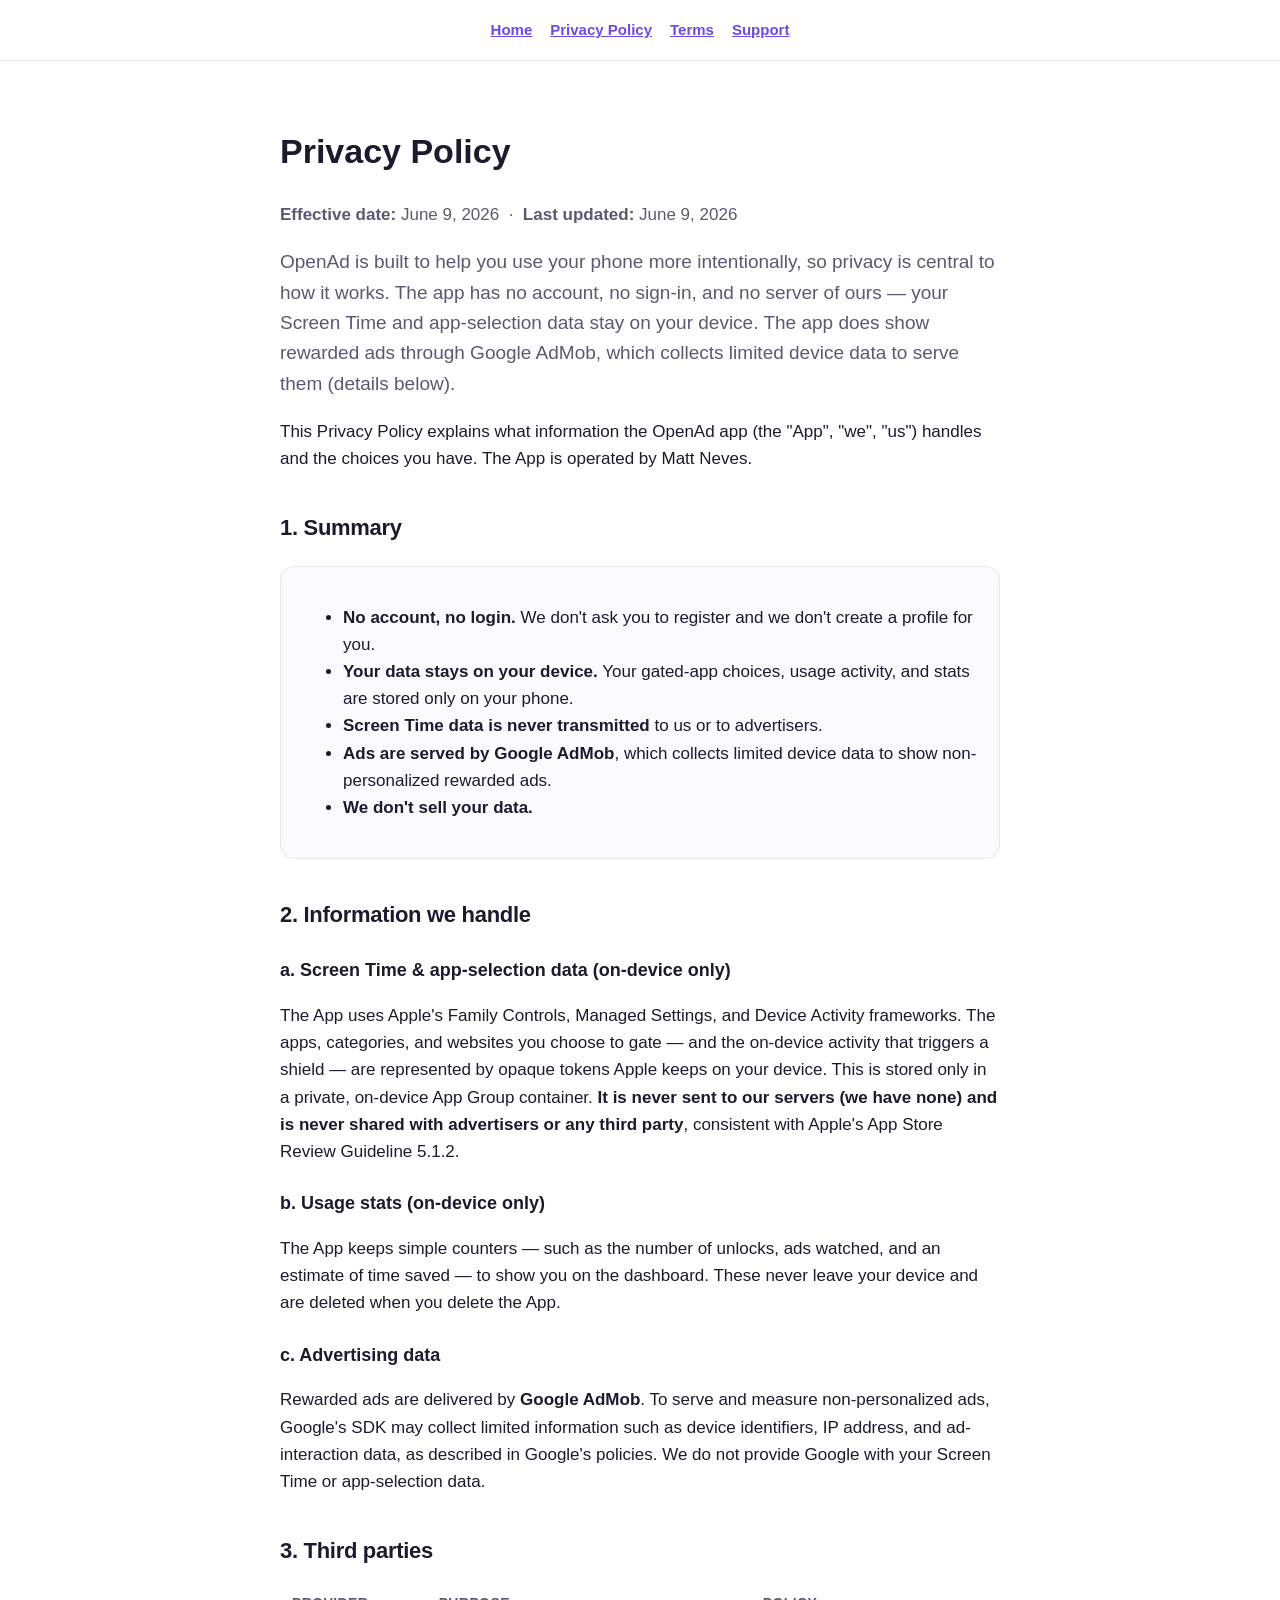
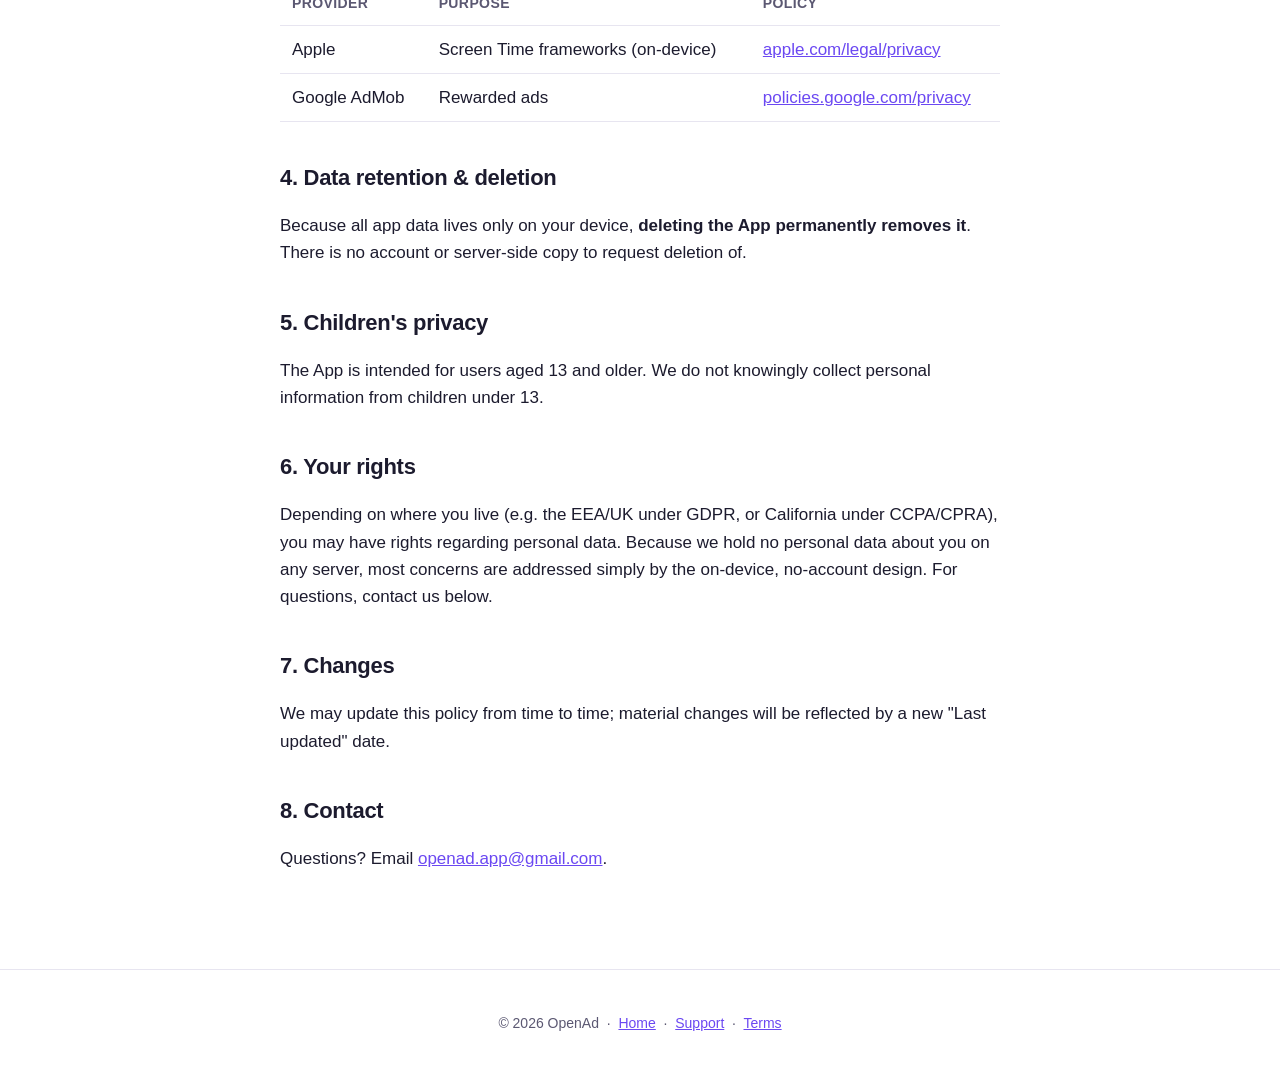
==== privacy.html @ e3b892bd "OpenAd public site: landing, privacy, terms, support, app-ads.txt Co-Authored-By: Claude Opus 4.8 <n" ====
<!DOCTYPE html>
<html lang="en">
<head>
  <meta charset="utf-8">
  <meta name="viewport" content="width=device-width, initial-scale=1">
  <title>Privacy Policy · OpenAd</title>
  <meta name="description" content="Privacy Policy for the OpenAd iOS app.">
  <link rel="stylesheet" href="style.css">
</head>
<body>
  <nav class="nav">
    <a href="index.html">Home</a>
    <a href="privacy.html">Privacy Policy</a>
    <a href="terms.html">Terms</a>
    <a href="support.html">Support</a>
  </nav>
  <main>
    <h1>Privacy Policy</h1>
    <p class="muted"><strong>Effective date:</strong> June 9, 2026 &nbsp;·&nbsp; <strong>Last updated:</strong> June 9, 2026</p>

    <p class="lede">OpenAd is built to help you use your phone more intentionally, so
       privacy is central to how it works. The app has no account, no sign-in, and no
       server of ours — your Screen Time and app-selection data stay on your device.
       The app does show rewarded ads through Google AdMob, which collects limited
       device data to serve them (details below).</p>

    <p>This Privacy Policy explains what information the OpenAd app (the "App", "we",
       "us") handles and the choices you have. The App is operated by Matt Neves.</p>

    <h2>1. Summary</h2>
    <div class="card">
      <ul>
        <li><strong>No account, no login.</strong> We don't ask you to register and we
            don't create a profile for you.</li>
        <li><strong>Your data stays on your device.</strong> Your gated-app choices,
            usage activity, and stats are stored only on your phone.</li>
        <li><strong>Screen Time data is never transmitted</strong> to us or to advertisers.</li>
        <li><strong>Ads are served by Google AdMob</strong>, which collects limited
            device data to show non-personalized rewarded ads.</li>
        <li><strong>We don't sell your data.</strong></li>
      </ul>
    </div>

    <h2>2. Information we handle</h2>

    <h3>a. Screen Time &amp; app-selection data (on-device only)</h3>
    <p>The App uses Apple's Family Controls, Managed Settings, and Device Activity
       frameworks. The apps, categories, and websites you choose to gate — and the
       on-device activity that triggers a shield — are represented by opaque tokens
       Apple keeps on your device. This is stored only in a private, on-device App
       Group container. <strong>It is never sent to our servers (we have none) and is
       never shared with advertisers or any third party</strong>, consistent with
       Apple's App Store Review Guideline 5.1.2.</p>

    <h3>b. Usage stats (on-device only)</h3>
    <p>The App keeps simple counters — such as the number of unlocks, ads watched, and
       an estimate of time saved — to show you on the dashboard. These never leave your
       device and are deleted when you delete the App.</p>

    <h3>c. Advertising data</h3>
    <p>Rewarded ads are delivered by <strong>Google AdMob</strong>. To serve and measure
       non-personalized ads, Google's SDK may collect limited information such as device
       identifiers, IP address, and ad-interaction data, as described in Google's
       policies. We do not provide Google with your Screen Time or app-selection data.</p>

    <h2>3. Third parties</h2>
    <table>
      <thead><tr><th>Provider</th><th>Purpose</th><th>Policy</th></tr></thead>
      <tbody>
        <tr><td>Apple</td><td>Screen Time frameworks (on-device)</td>
            <td><a href="https://www.apple.com/legal/privacy/" rel="noopener">apple.com/legal/privacy</a></td></tr>
        <tr><td>Google AdMob</td><td>Rewarded ads</td>
            <td><a href="https://policies.google.com/privacy" rel="noopener">policies.google.com/privacy</a></td></tr>
      </tbody>
    </table>

    <h2>4. Data retention &amp; deletion</h2>
    <p>Because all app data lives only on your device, <strong>deleting the App
       permanently removes it</strong>. There is no account or server-side copy to
       request deletion of.</p>

    <h2>5. Children's privacy</h2>
    <p>The App is intended for users aged 13 and older. We do not knowingly collect
       personal information from children under 13.</p>

    <h2>6. Your rights</h2>
    <p>Depending on where you live (e.g. the EEA/UK under GDPR, or California under
       CCPA/CPRA), you may have rights regarding personal data. Because we hold no
       personal data about you on any server, most concerns are addressed simply by the
       on-device, no-account design. For questions, contact us below.</p>

    <h2>7. Changes</h2>
    <p>We may update this policy from time to time; material changes will be reflected
       by a new "Last updated" date.</p>

    <h2>8. Contact</h2>
    <p>Questions? Email <a href="mailto:openad.app@gmail.com">openad.app@gmail.com</a>.</p>
  </main>
  <footer><p>© 2026 OpenAd &nbsp;·&nbsp; <a href="index.html">Home</a> &nbsp;·&nbsp; <a href="support.html">Support</a> &nbsp;·&nbsp; <a href="terms.html">Terms</a></p></footer>
</body>
</html>
---- style.css ----
:root {
  --card: #ffffff;
  --ink: #1c1b2e;
  --muted: #5b5872;
  --purple: #6b48f2;
  --pink: #ed4580;
  --border: #e7e5f0;
  --maxw: 760px;
}
* { box-sizing: border-box; }
html { -webkit-text-size-adjust: 100%; }
body {
  margin: 0;
  font-family: -apple-system, BlinkMacSystemFont, "Segoe UI", Roboto, Helvetica, Arial, sans-serif;
  color: var(--ink);
  background: var(--card);
  line-height: 1.6;
  font-size: 17px;
}
a { color: var(--purple); }
.hero {
  background: linear-gradient(135deg, #6b48f2 0%, #ed4580 100%);
  color: #fff;
  padding: 56px 20px 48px;
  text-align: center;
}
.hero h1 { margin: 0 0 8px; font-size: 32px; letter-spacing: -0.5px; }
.hero p { margin: 0 auto; max-width: 520px; opacity: 0.92; }
.badge {
  display: inline-block; margin-bottom: 18px; padding: 6px 14px;
  background: rgba(255,255,255,0.18); border-radius: 999px;
  font-size: 14px; font-weight: 600;
}
main { max-width: var(--maxw); margin: 0 auto; padding: 40px 20px 80px; }
h2 { font-size: 22px; margin: 38px 0 10px; letter-spacing: -0.3px; }
h3 { font-size: 18px; margin: 24px 0 6px; }
.muted { color: var(--muted); }
.lede { font-size: 19px; color: var(--muted); }
.card {
  border: 1px solid var(--border); border-radius: 14px;
  padding: 20px 22px; margin: 20px 0; background: #fbfaff;
}
.nav {
  display: flex; gap: 18px; justify-content: center; flex-wrap: wrap;
  padding: 18px 20px; border-bottom: 1px solid var(--border);
  font-weight: 600; font-size: 15px;
}
table { width: 100%; border-collapse: collapse; margin: 14px 0; }
th, td { text-align: left; padding: 10px 12px; border-bottom: 1px solid var(--border); vertical-align: top; }
th { font-size: 14px; text-transform: uppercase; letter-spacing: 0.4px; color: var(--muted); }
footer { border-top: 1px solid var(--border); padding: 28px 20px; text-align: center; color: var(--muted); font-size: 14px; }
.btn {
  display: inline-block; margin-top: 14px; padding: 12px 22px;
  background: #fff; color: var(--purple); text-decoration: none;
  border-radius: 12px; font-weight: 700;
}
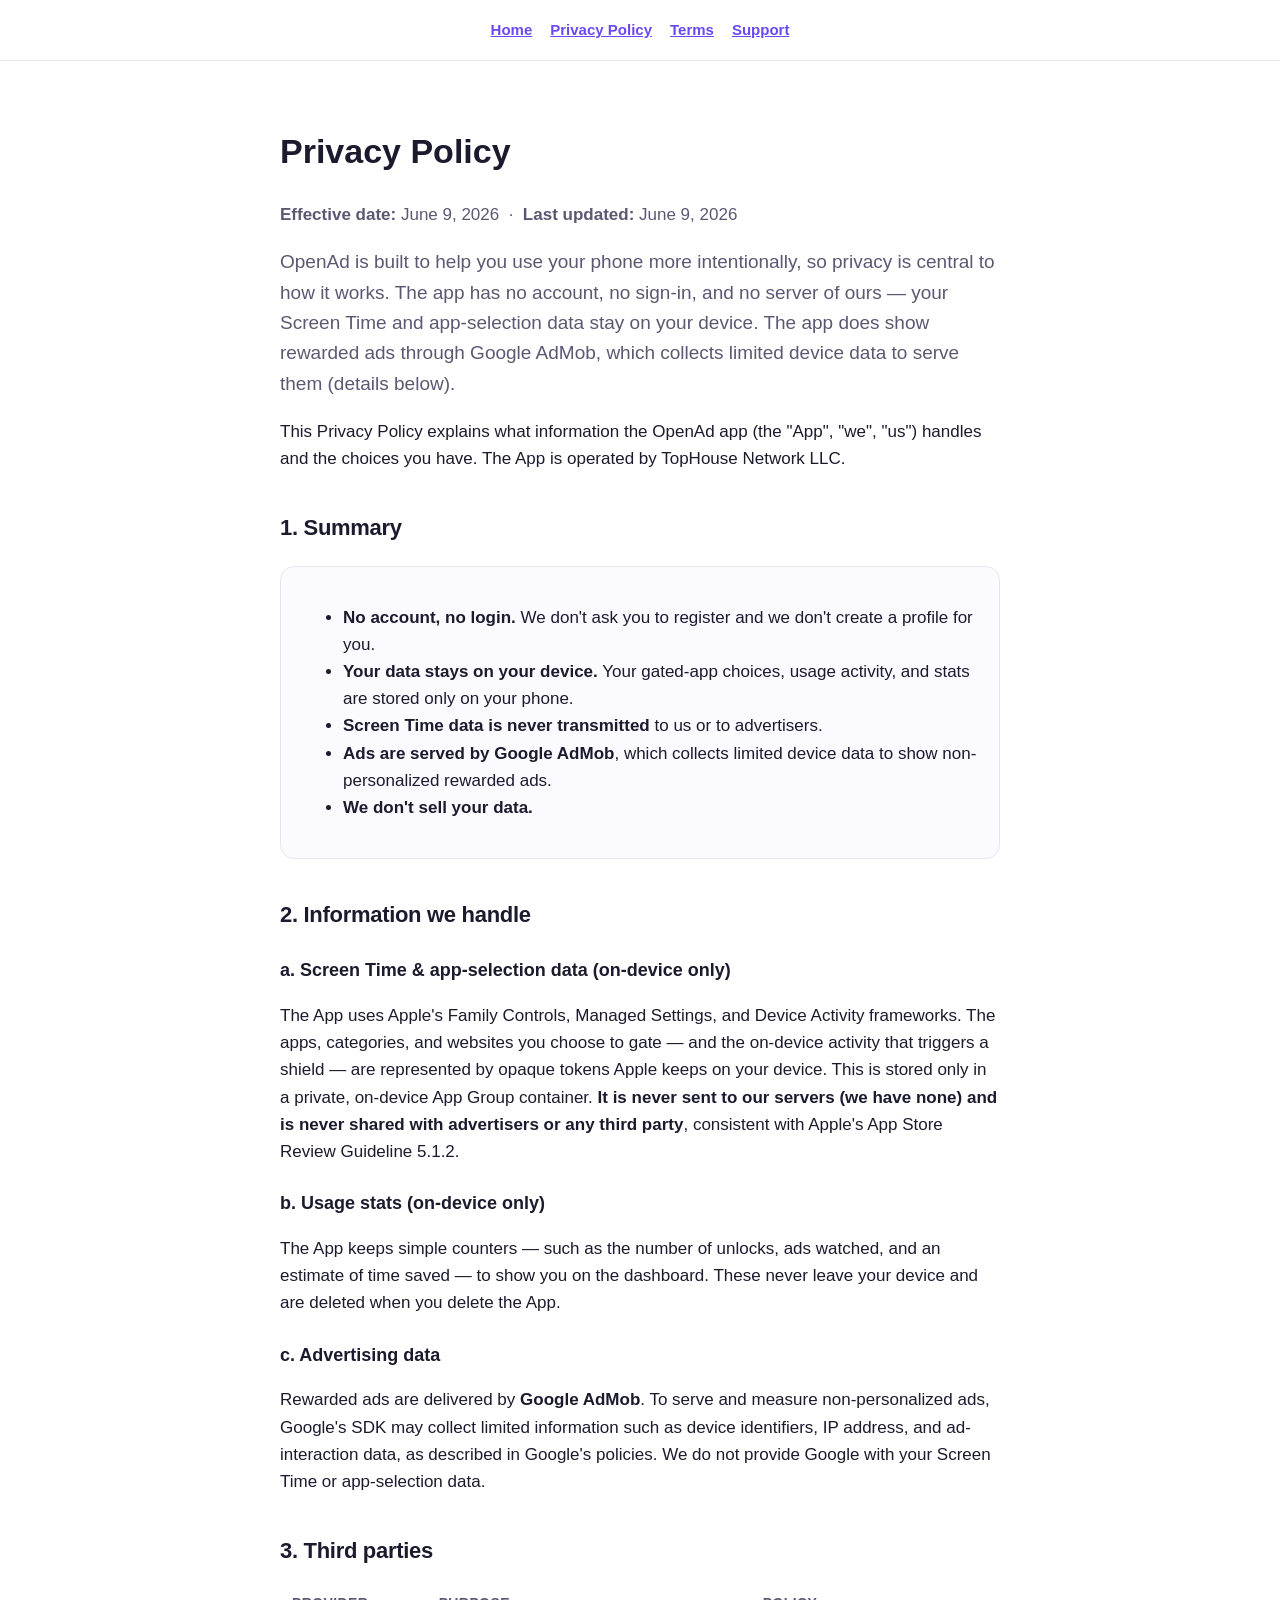
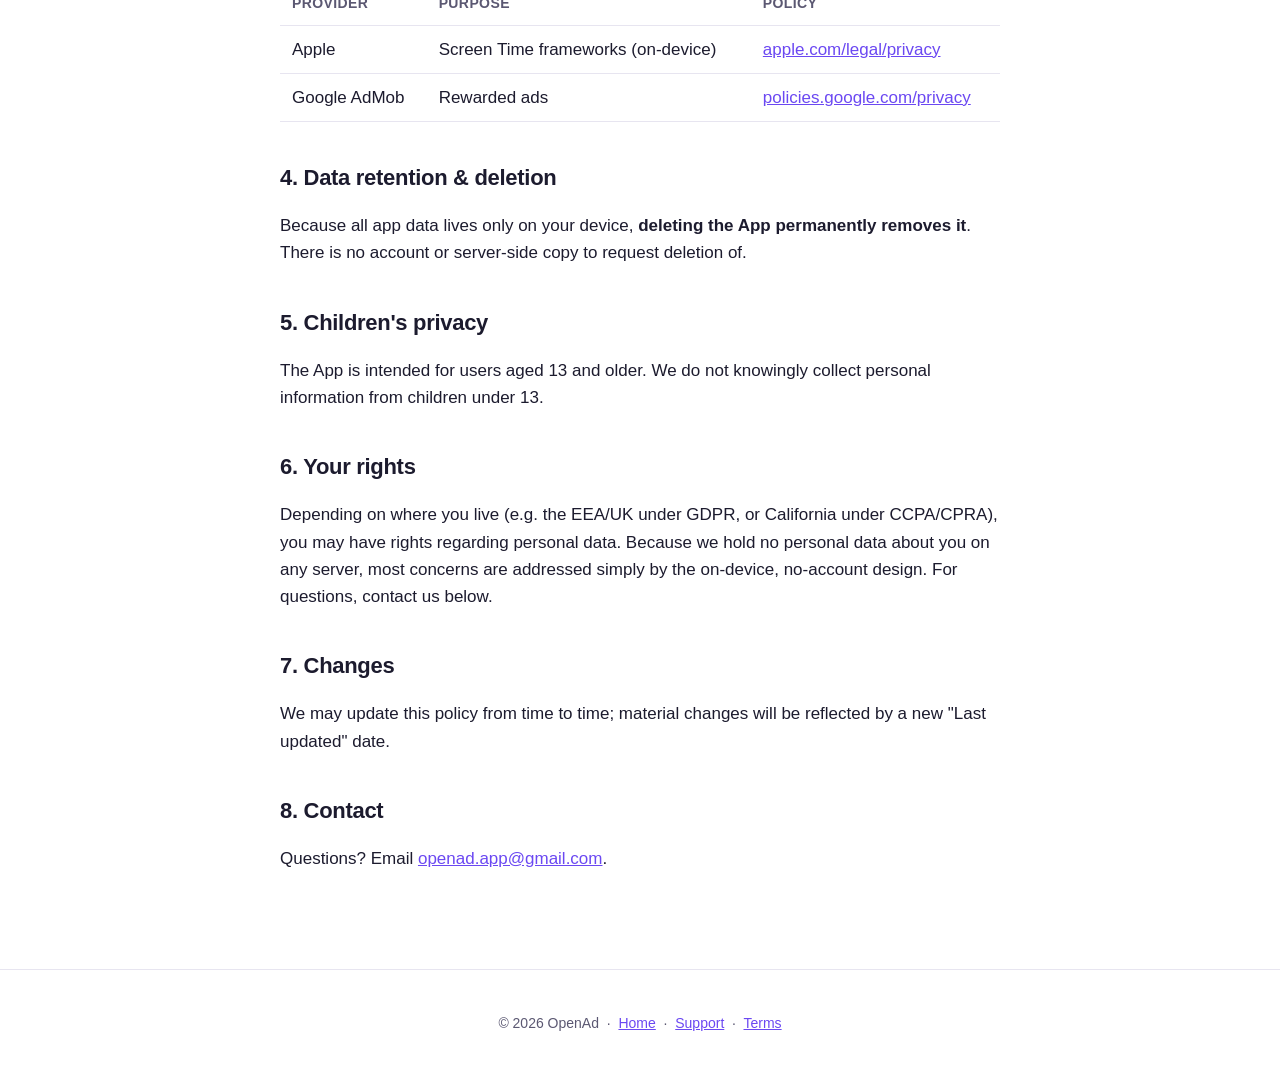
==== commit 770af28e: "Privacy: operator is TopHouse Network LLC Co-Authored-By: Claude Opus 4.8 <noreply@anthropic.com>" ====
--- a/privacy.html
+++ b/privacy.html
@@ -25,7 +25,7 @@
        device data to serve them (details below).</p>
 
     <p>This Privacy Policy explains what information the OpenAd app (the "App", "we",
-       "us") handles and the choices you have. The App is operated by Matt Neves.</p>
+       "us") handles and the choices you have. The App is operated by TopHouse Network LLC.</p>
 
     <h2>1. Summary</h2>
     <div class="card">
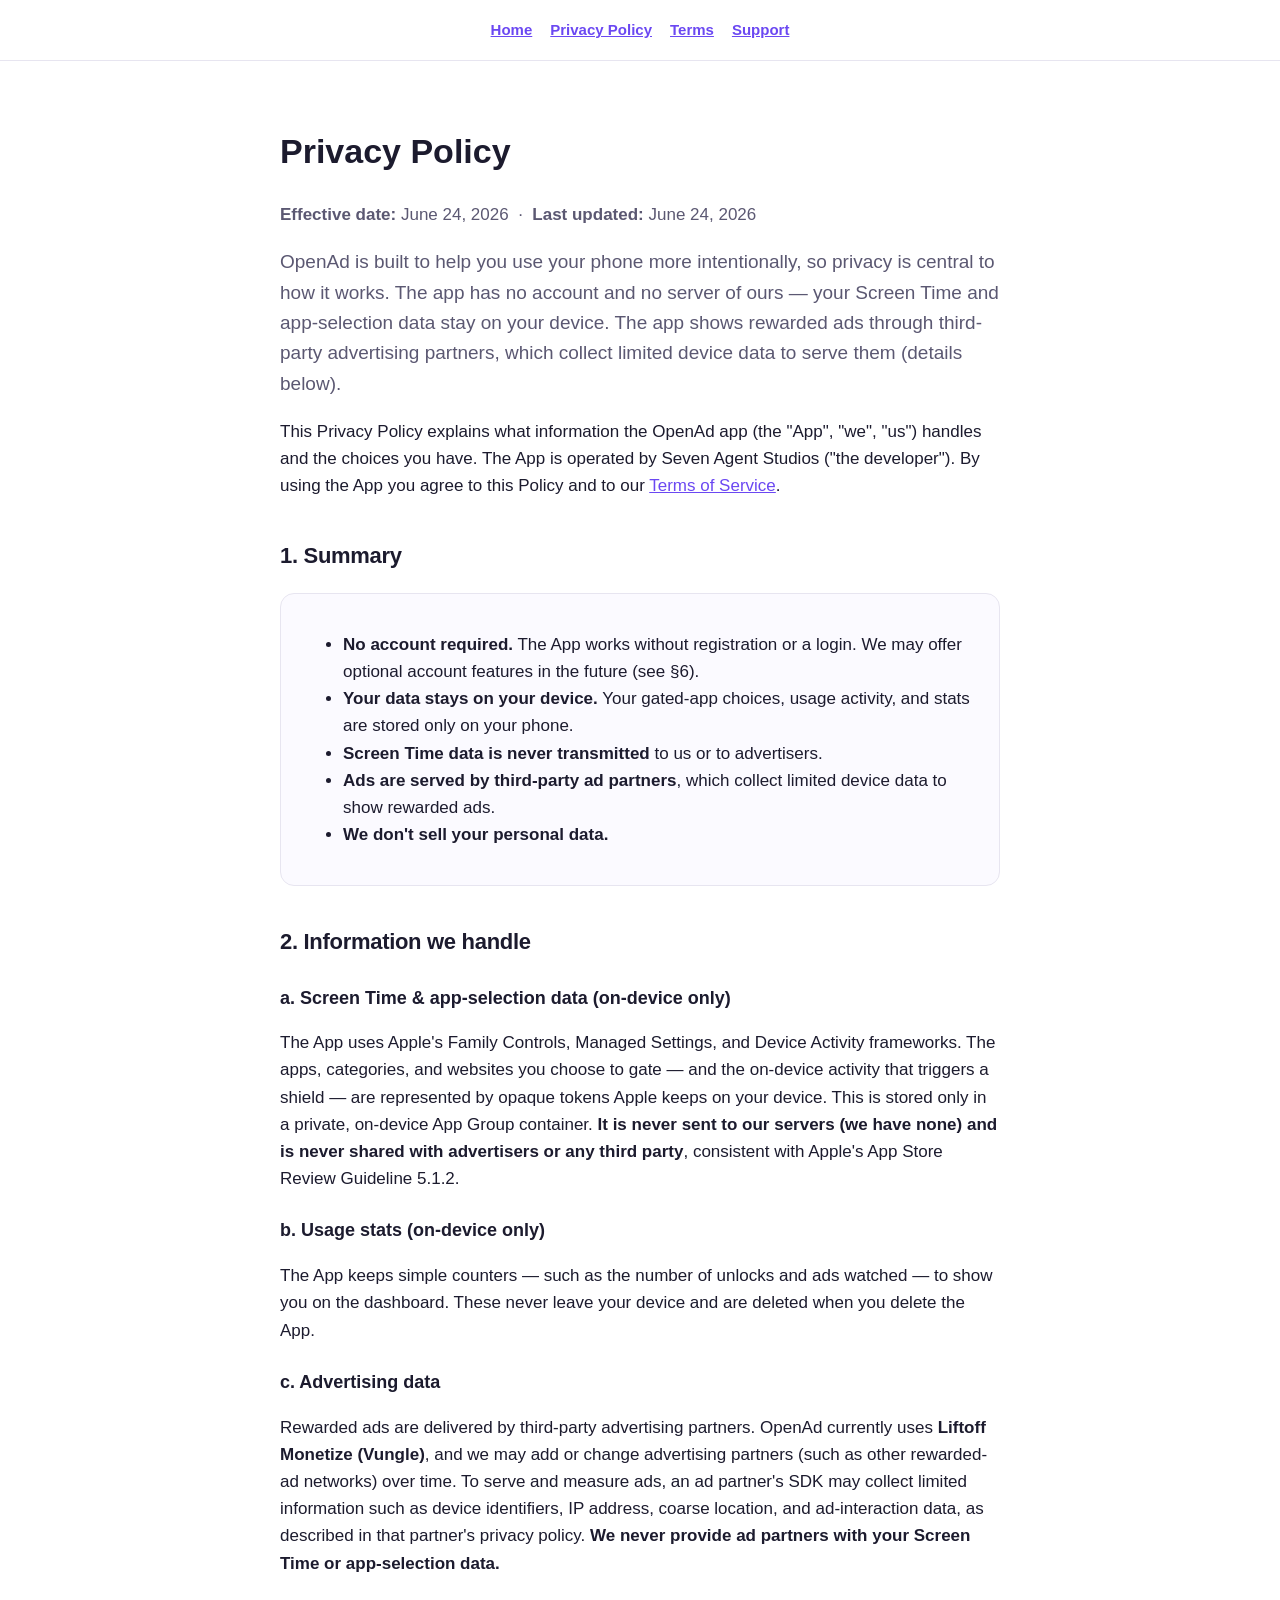
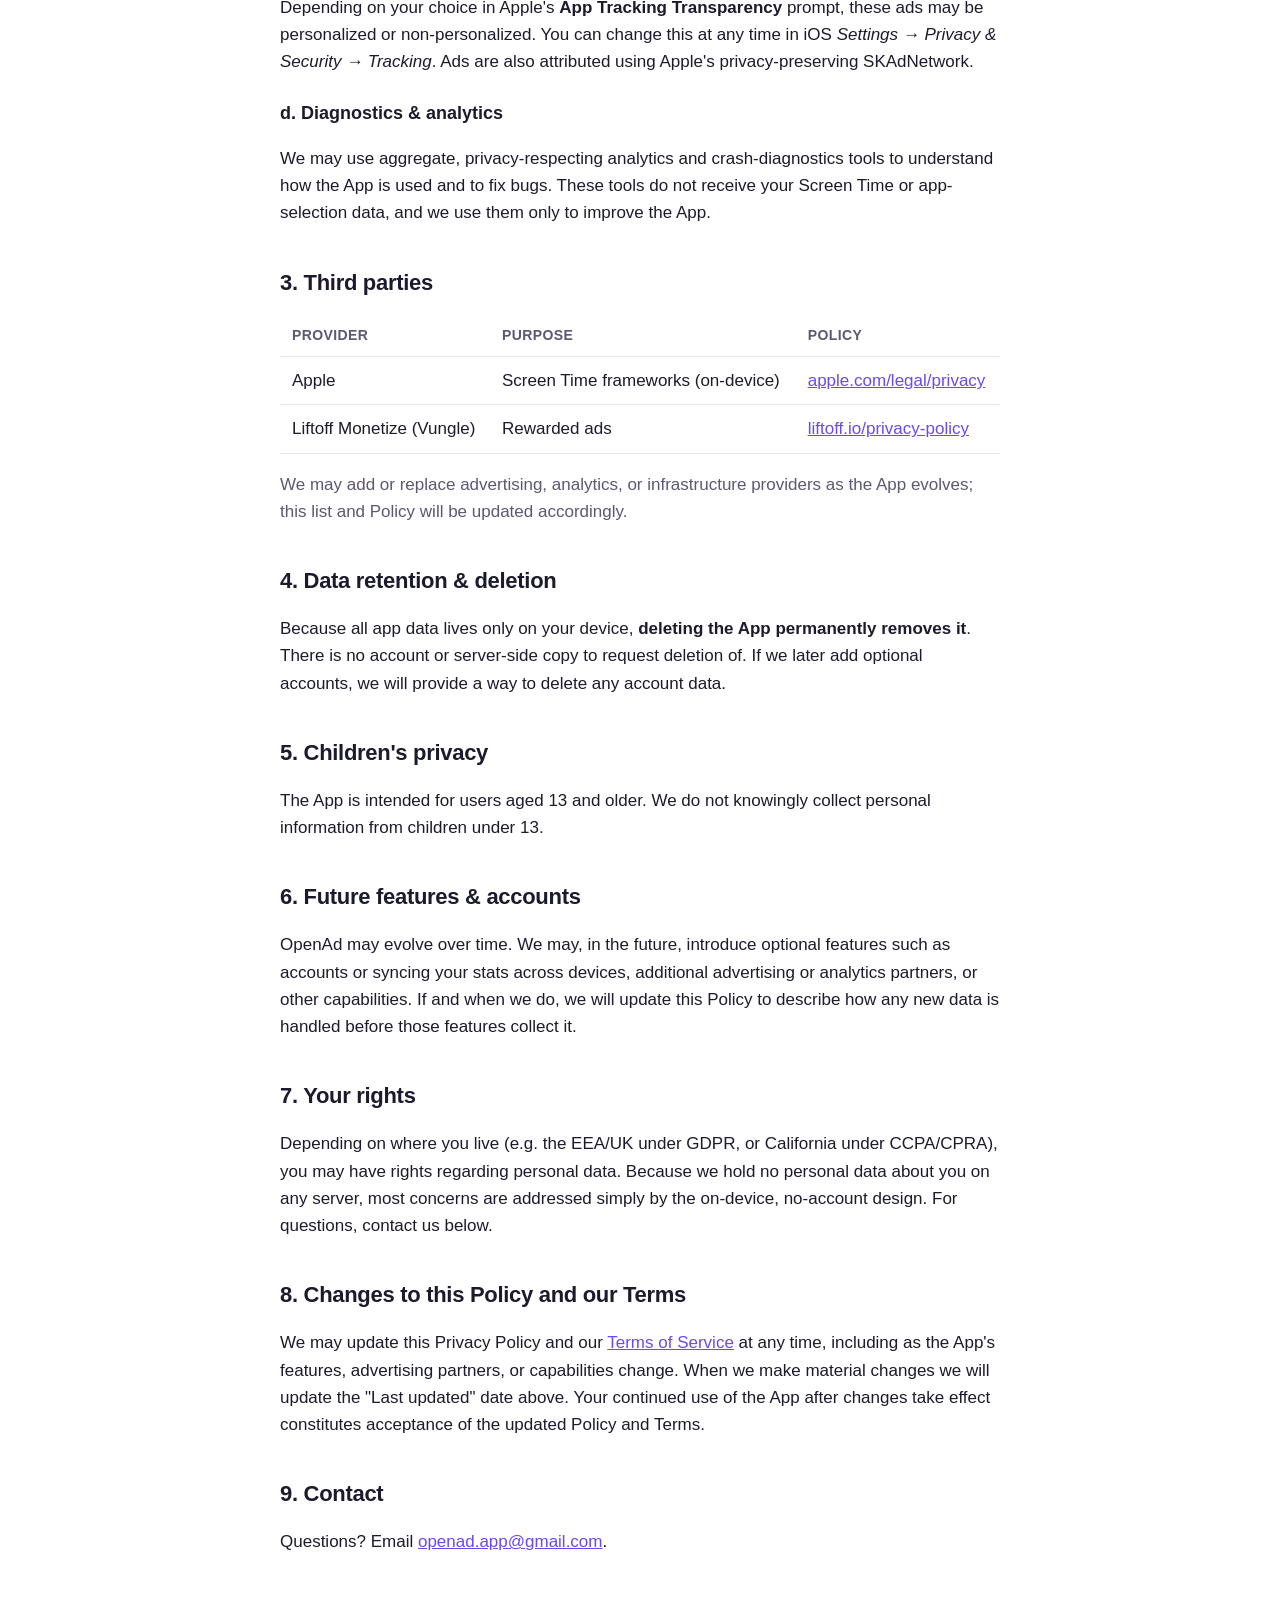
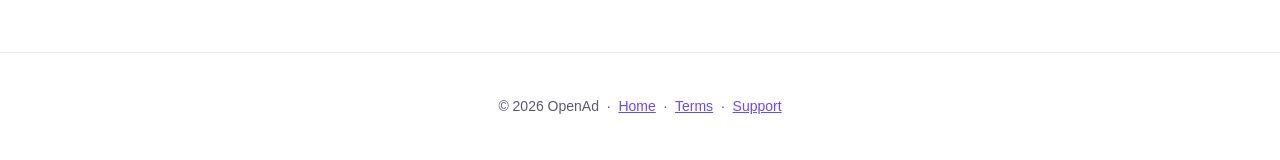
==== commit f6d172cc: "Update privacy policy effective date and details" ====
--- a/privacy.html
+++ b/privacy.html
@@ -16,28 +16,29 @@
   </nav>
   <main>
     <h1>Privacy Policy</h1>
-    <p class="muted"><strong>Effective date:</strong> June 9, 2026 &nbsp;·&nbsp; <strong>Last updated:</strong> June 9, 2026</p>
+    <p class="muted"><strong>Effective date:</strong> June 24, 2026 &nbsp;·&nbsp; <strong>Last updated:</strong> June 24, 2026</p>
 
     <p class="lede">OpenAd is built to help you use your phone more intentionally, so
-       privacy is central to how it works. The app has no account, no sign-in, and no
-       server of ours — your Screen Time and app-selection data stay on your device.
-       The app does show rewarded ads through Google AdMob, which collects limited
+       privacy is central to how it works. The app has no account and no server of ours
+       — your Screen Time and app-selection data stay on your device. The app shows
+       rewarded ads through third-party advertising partners, which collect limited
        device data to serve them (details below).</p>
 
     <p>This Privacy Policy explains what information the OpenAd app (the "App", "we",
-       "us") handles and the choices you have. The App is operated by TopHouse Network LLC.</p>
+       "us") handles and the choices you have. The App is operated by Seven Agent Studios ("the developer"). By using the App you agree to this Policy and to our
+       <a href="terms.html">Terms of Service</a>.</p>
 
     <h2>1. Summary</h2>
     <div class="card">
       <ul>
-        <li><strong>No account, no login.</strong> We don't ask you to register and we
-            don't create a profile for you.</li>
+        <li><strong>No account required.</strong> The App works without registration or
+            a login. We may offer optional account features in the future (see §6).</li>
         <li><strong>Your data stays on your device.</strong> Your gated-app choices,
             usage activity, and stats are stored only on your phone.</li>
         <li><strong>Screen Time data is never transmitted</strong> to us or to advertisers.</li>
-        <li><strong>Ads are served by Google AdMob</strong>, which collects limited
-            device data to show non-personalized rewarded ads.</li>
-        <li><strong>We don't sell your data.</strong></li>
+        <li><strong>Ads are served by third-party ad partners</strong>, which collect
+            limited device data to show rewarded ads.</li>
+        <li><strong>We don't sell your personal data.</strong></li>
       </ul>
     </div>
 
@@ -53,15 +54,27 @@
        Apple's App Store Review Guideline 5.1.2.</p>
 
     <h3>b. Usage stats (on-device only)</h3>
-    <p>The App keeps simple counters — such as the number of unlocks, ads watched, and
-       an estimate of time saved — to show you on the dashboard. These never leave your
-       device and are deleted when you delete the App.</p>
+    <p>The App keeps simple counters — such as the number of unlocks and ads watched — to
+       show you on the dashboard. These never leave your device and are deleted when you
+       delete the App.</p>
 
     <h3>c. Advertising data</h3>
-    <p>Rewarded ads are delivered by <strong>Google AdMob</strong>. To serve and measure
-       non-personalized ads, Google's SDK may collect limited information such as device
-       identifiers, IP address, and ad-interaction data, as described in Google's
-       policies. We do not provide Google with your Screen Time or app-selection data.</p>
+    <p>Rewarded ads are delivered by third-party advertising partners. OpenAd currently
+       uses <strong>Liftoff Monetize (Vungle)</strong>, and we may add or change
+       advertising partners (such as other rewarded-ad networks) over time. To serve and
+       measure ads, an ad partner's SDK may collect limited information such as device
+       identifiers, IP address, coarse location, and ad-interaction data, as described in
+       that partner's privacy policy. <strong>We never provide ad partners with your
+       Screen Time or app-selection data.</strong></p>
+    <p>Depending on your choice in Apple's <strong>App Tracking Transparency</strong>
+       prompt, these ads may be personalized or non-personalized. You can change this at
+       any time in iOS <em>Settings → Privacy &amp; Security → Tracking</em>. Ads are also
+       attributed using Apple's privacy-preserving SKAdNetwork.</p>
+
+    <h3>d. Diagnostics &amp; analytics</h3>
+    <p>We may use aggregate, privacy-respecting analytics and crash-diagnostics tools to
+       understand how the App is used and to fix bugs. These tools do not receive your
+       Screen Time or app-selection data, and we use them only to improve the App.</p>
 
     <h2>3. Third parties</h2>
     <table>
@@ -69,33 +82,45 @@
       <tbody>
         <tr><td>Apple</td><td>Screen Time frameworks (on-device)</td>
             <td><a href="https://www.apple.com/legal/privacy/" rel="noopener">apple.com/legal/privacy</a></td></tr>
-        <tr><td>Google AdMob</td><td>Rewarded ads</td>
-            <td><a href="https://policies.google.com/privacy" rel="noopener">policies.google.com/privacy</a></td></tr>
+        <tr><td>Liftoff Monetize (Vungle)</td><td>Rewarded ads</td>
+            <td><a href="https://liftoff.io/privacy-policy/" rel="noopener">liftoff.io/privacy-policy</a></td></tr>
       </tbody>
     </table>
+    <p class="muted">We may add or replace advertising, analytics, or infrastructure
+       providers as the App evolves; this list and Policy will be updated accordingly.</p>
 
     <h2>4. Data retention &amp; deletion</h2>
     <p>Because all app data lives only on your device, <strong>deleting the App
        permanently removes it</strong>. There is no account or server-side copy to
-       request deletion of.</p>
+       request deletion of. If we later add optional accounts, we will provide a way to
+       delete any account data.</p>
 
     <h2>5. Children's privacy</h2>
     <p>The App is intended for users aged 13 and older. We do not knowingly collect
        personal information from children under 13.</p>
 
-    <h2>6. Your rights</h2>
+    <h2>6. Future features &amp; accounts</h2>
+    <p>OpenAd may evolve over time. We may, in the future, introduce optional features
+       such as accounts or syncing your stats across devices, additional advertising or
+       analytics partners, or other capabilities. If and when we do, we will update this
+       Policy to describe how any new data is handled before those features collect it.</p>
+
+    <h2>7. Your rights</h2>
     <p>Depending on where you live (e.g. the EEA/UK under GDPR, or California under
        CCPA/CPRA), you may have rights regarding personal data. Because we hold no
        personal data about you on any server, most concerns are addressed simply by the
        on-device, no-account design. For questions, contact us below.</p>
 
-    <h2>7. Changes</h2>
-    <p>We may update this policy from time to time; material changes will be reflected
-       by a new "Last updated" date.</p>
+    <h2>8. Changes to this Policy and our Terms</h2>
+    <p>We may update this Privacy Policy and our <a href="terms.html">Terms of Service</a>
+       at any time, including as the App's features, advertising partners, or
+       capabilities change. When we make material changes we will update the "Last
+       updated" date above. Your continued use of the App after changes take effect
+       constitutes acceptance of the updated Policy and Terms.</p>
 
-    <h2>8. Contact</h2>
+    <h2>9. Contact</h2>
     <p>Questions? Email <a href="mailto:openad.app@gmail.com">openad.app@gmail.com</a>.</p>
   </main>
-  <footer><p>© 2026 OpenAd &nbsp;·&nbsp; <a href="index.html">Home</a> &nbsp;·&nbsp; <a href="support.html">Support</a> &nbsp;·&nbsp; <a href="terms.html">Terms</a></p></footer>
+  <footer><p>© 2026 OpenAd &nbsp;·&nbsp; <a href="index.html">Home</a> &nbsp;·&nbsp; <a href="terms.html">Terms</a> &nbsp;·&nbsp; <a href="support.html">Support</a></p></footer>
 </body>
 </html>
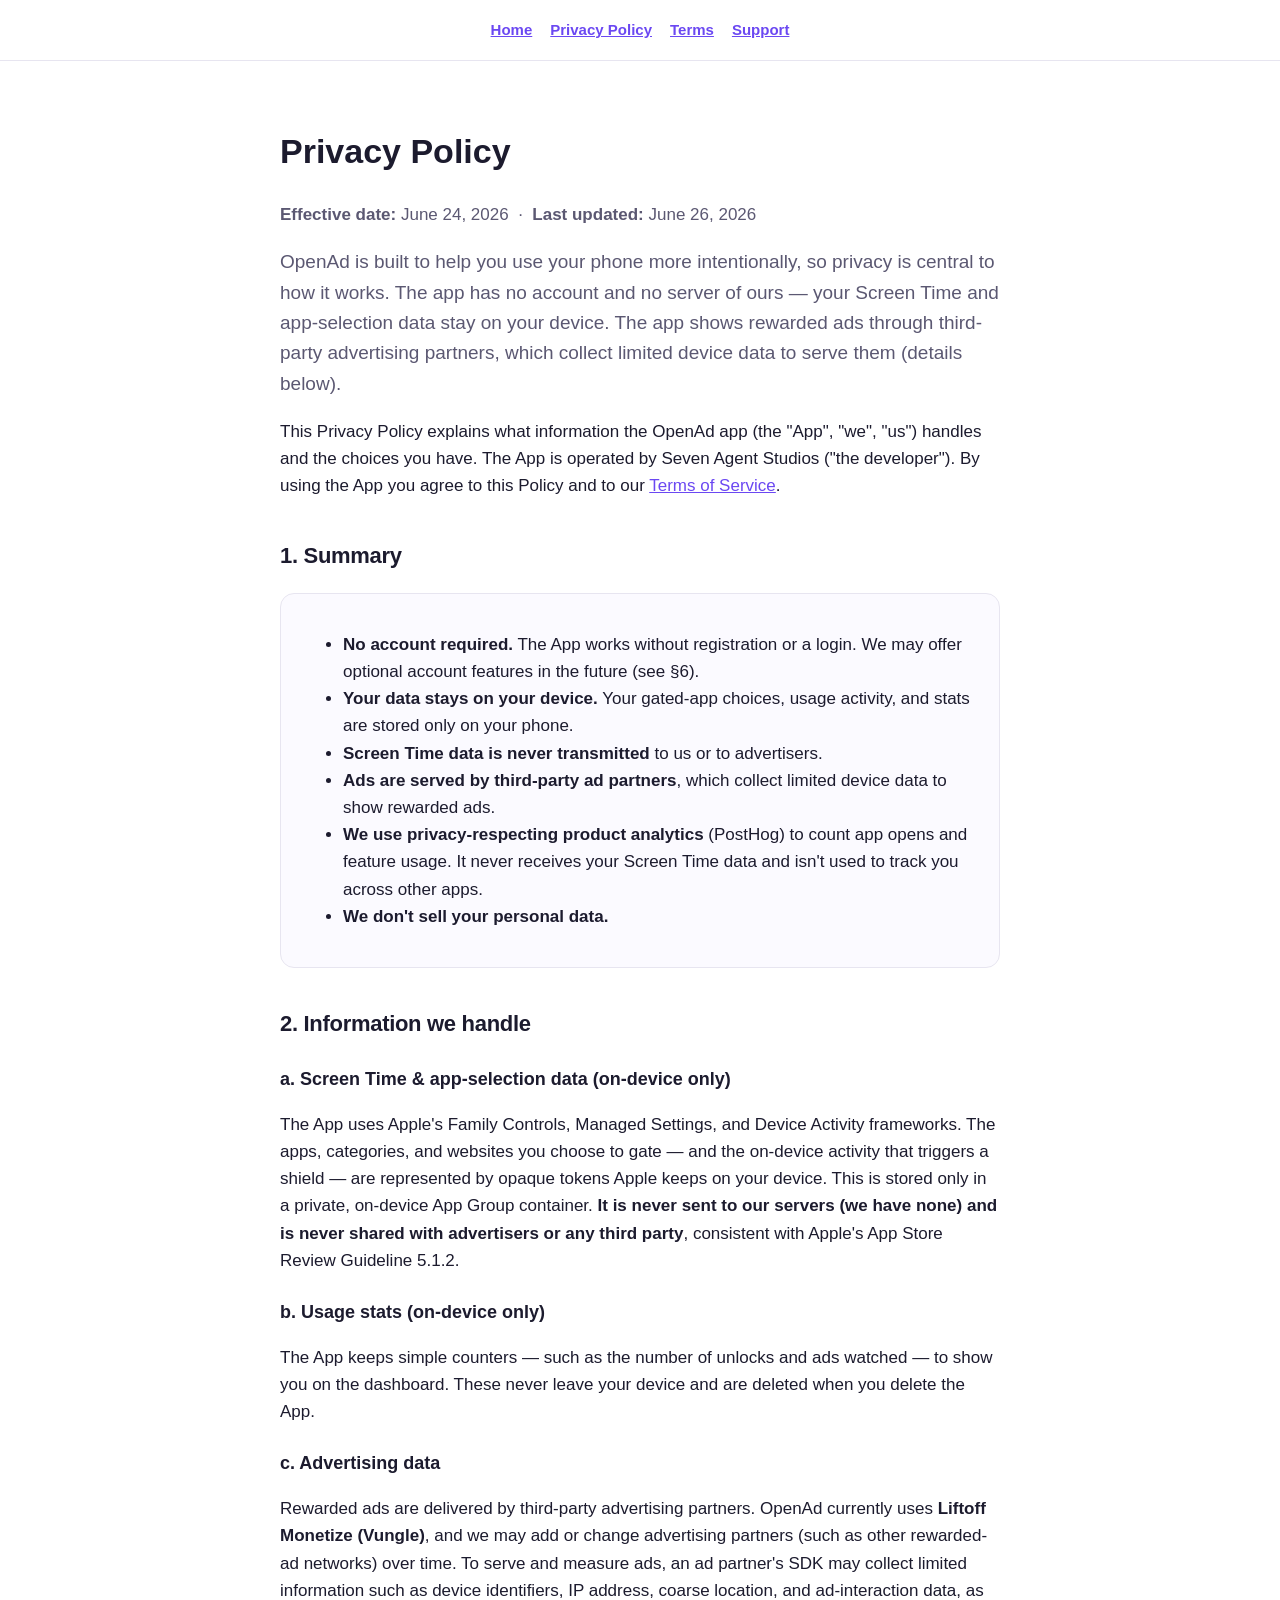
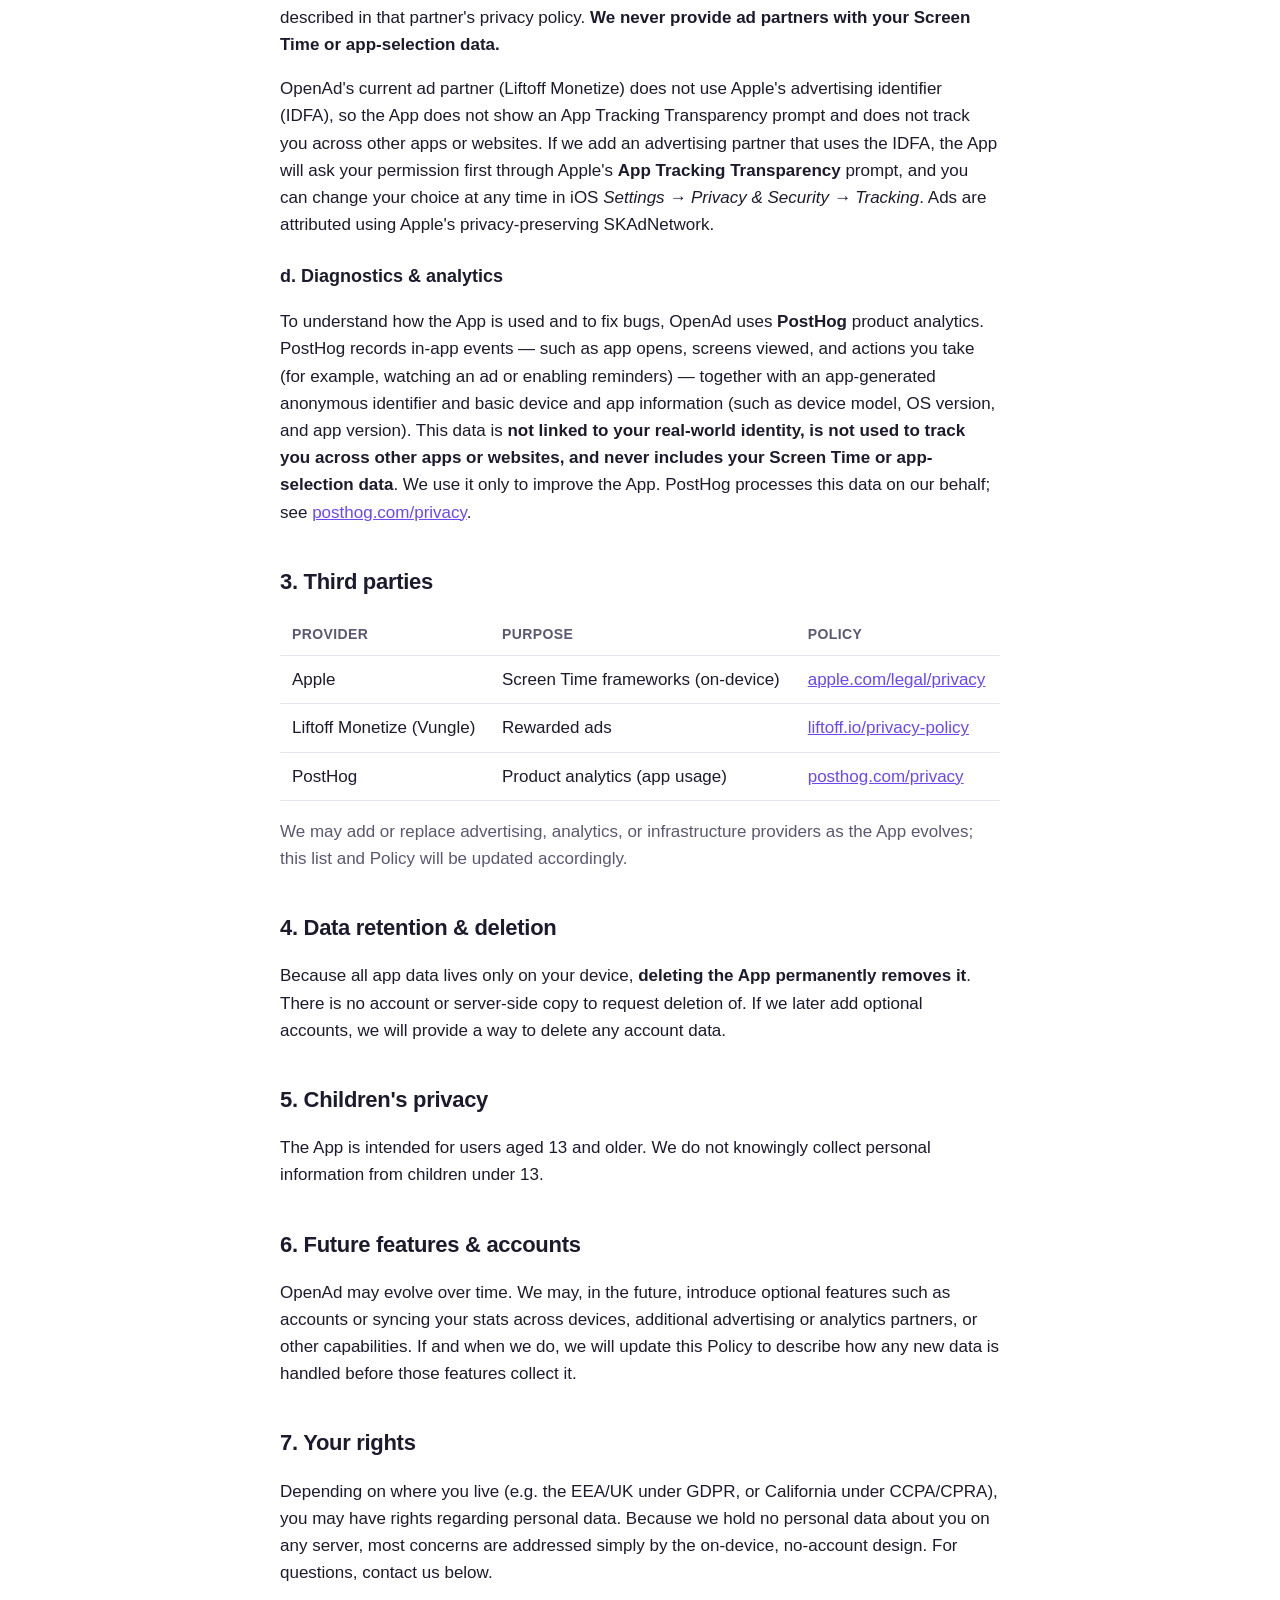
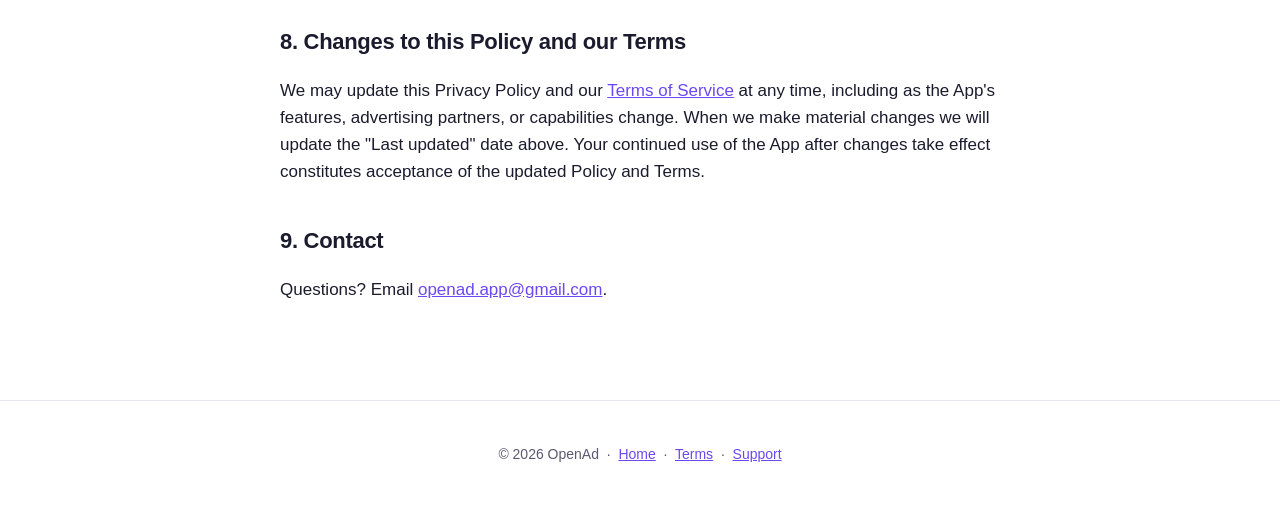
==== commit 8ac5caac: "Update privacy policy dates and partner details Updated the last updated date in the privacy policy " ====
--- a/privacy.html
+++ b/privacy.html
@@ -16,7 +16,7 @@
   </nav>
   <main>
     <h1>Privacy Policy</h1>
-    <p class="muted"><strong>Effective date:</strong> June 24, 2026 &nbsp;·&nbsp; <strong>Last updated:</strong> June 24, 2026</p>
+    <p class="muted"><strong>Effective date:</strong> June 24, 2026 &nbsp;·&nbsp; <strong>Last updated:</strong> June 26, 2026</p>
 
     <p class="lede">OpenAd is built to help you use your phone more intentionally, so
        privacy is central to how it works. The app has no account and no server of ours
@@ -38,6 +38,9 @@
         <li><strong>Screen Time data is never transmitted</strong> to us or to advertisers.</li>
         <li><strong>Ads are served by third-party ad partners</strong>, which collect
             limited device data to show rewarded ads.</li>
+        <li><strong>We use privacy-respecting product analytics</strong> (PostHog) to count
+            app opens and feature usage. It never receives your Screen Time data and isn't
+            used to track you across other apps.</li>
         <li><strong>We don't sell your personal data.</strong></li>
       </ul>
     </div>
@@ -66,15 +69,24 @@
        identifiers, IP address, coarse location, and ad-interaction data, as described in
        that partner's privacy policy. <strong>We never provide ad partners with your
        Screen Time or app-selection data.</strong></p>
-    <p>Depending on your choice in Apple's <strong>App Tracking Transparency</strong>
-       prompt, these ads may be personalized or non-personalized. You can change this at
-       any time in iOS <em>Settings → Privacy &amp; Security → Tracking</em>. Ads are also
+    <p>OpenAd's current ad partner (Liftoff Monetize) does not use Apple's advertising
+       identifier (IDFA), so the App does not show an App Tracking Transparency prompt and
+       does not track you across other apps or websites. If we add an advertising partner
+       that uses the IDFA, the App will ask your permission first through Apple's
+       <strong>App Tracking Transparency</strong> prompt, and you can change your choice at
+       any time in iOS <em>Settings → Privacy &amp; Security → Tracking</em>. Ads are
        attributed using Apple's privacy-preserving SKAdNetwork.</p>
 
     <h3>d. Diagnostics &amp; analytics</h3>
-    <p>We may use aggregate, privacy-respecting analytics and crash-diagnostics tools to
-       understand how the App is used and to fix bugs. These tools do not receive your
-       Screen Time or app-selection data, and we use them only to improve the App.</p>
+    <p>To understand how the App is used and to fix bugs, OpenAd uses <strong>PostHog</strong>
+       product analytics. PostHog records in-app events — such as app opens, screens viewed,
+       and actions you take (for example, watching an ad or enabling reminders) — together
+       with an app-generated anonymous identifier and basic device and app information (such
+       as device model, OS version, and app version). This data is <strong>not linked to your
+       real-world identity, is not used to track you across other apps or websites, and never
+       includes your Screen Time or app-selection data</strong>. We use it only to improve the
+       App. PostHog processes this data on our behalf; see
+       <a href="https://posthog.com/privacy" rel="noopener">posthog.com/privacy</a>.</p>
 
     <h2>3. Third parties</h2>
     <table>
@@ -84,6 +96,8 @@
             <td><a href="https://www.apple.com/legal/privacy/" rel="noopener">apple.com/legal/privacy</a></td></tr>
         <tr><td>Liftoff Monetize (Vungle)</td><td>Rewarded ads</td>
             <td><a href="https://liftoff.io/privacy-policy/" rel="noopener">liftoff.io/privacy-policy</a></td></tr>
+        <tr><td>PostHog</td><td>Product analytics (app usage)</td>
+            <td><a href="https://posthog.com/privacy" rel="noopener">posthog.com/privacy</a></td></tr>
       </tbody>
     </table>
     <p class="muted">We may add or replace advertising, analytics, or infrastructure
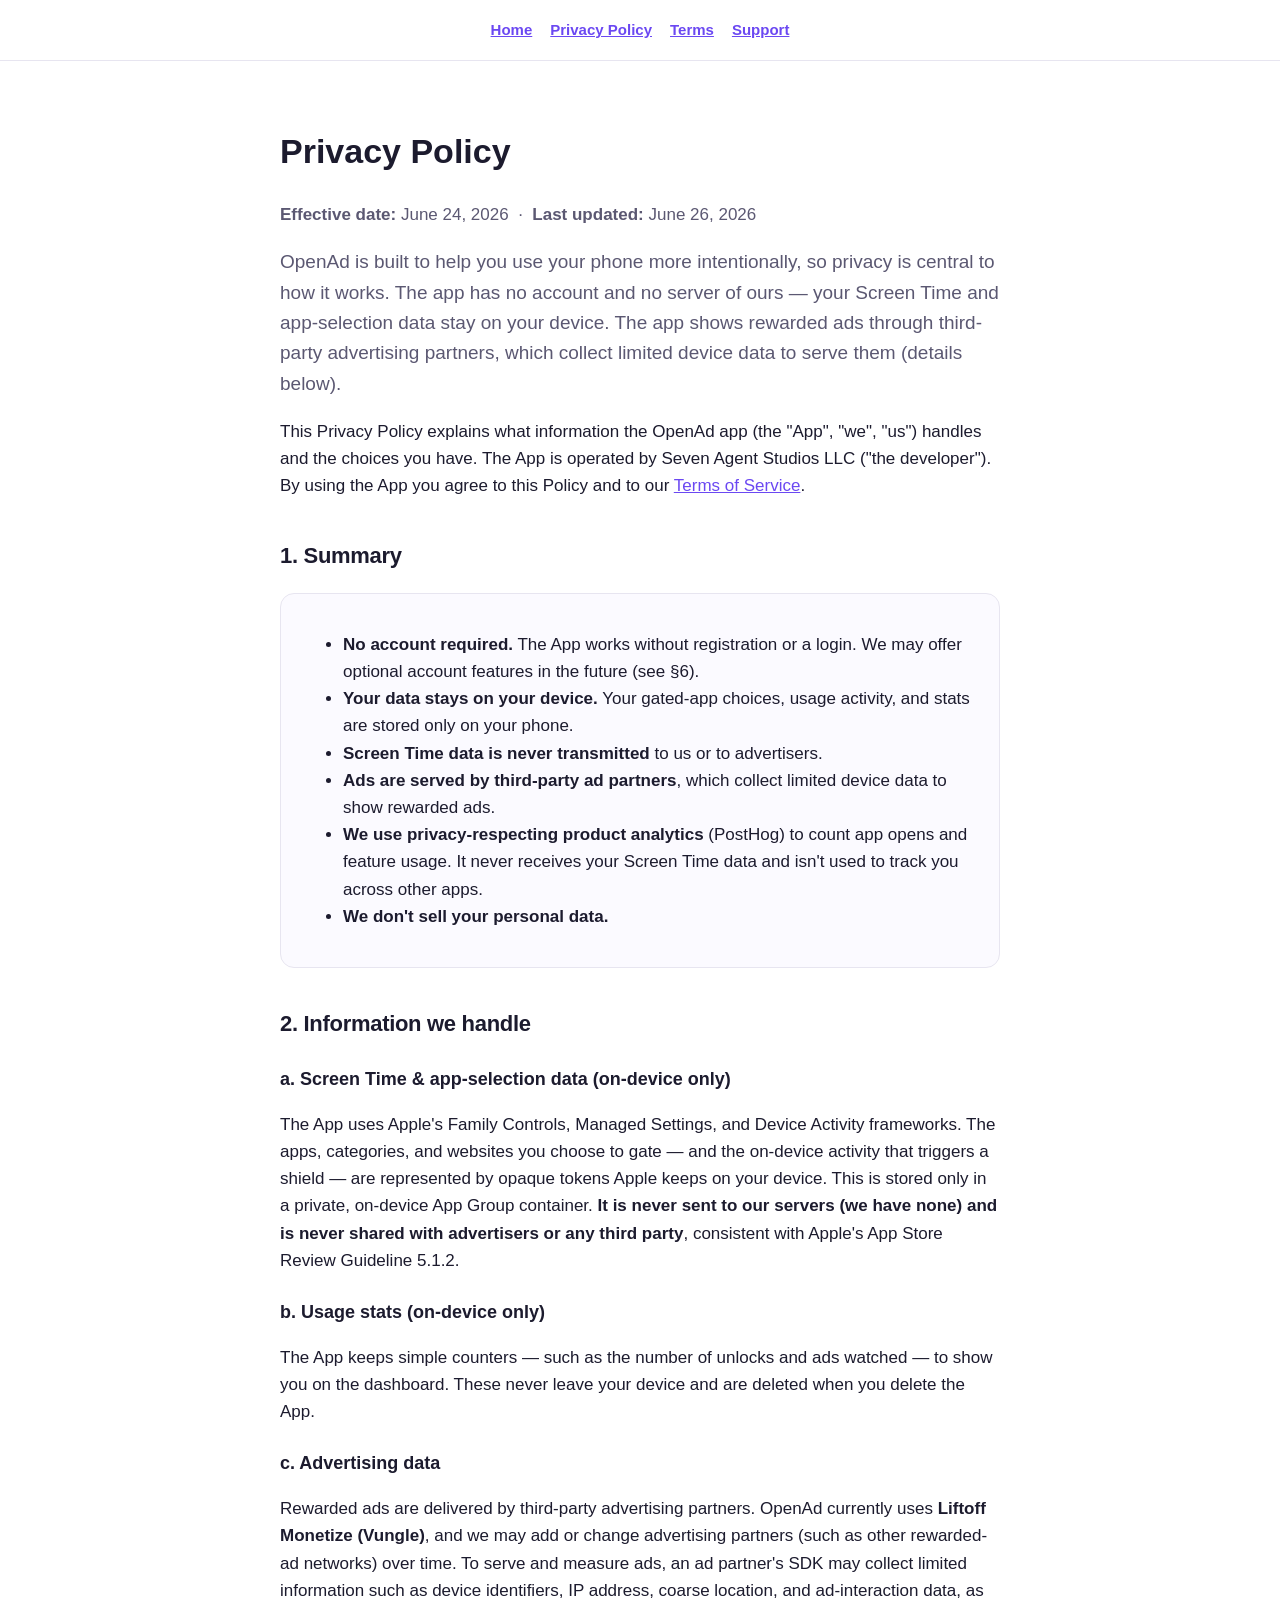
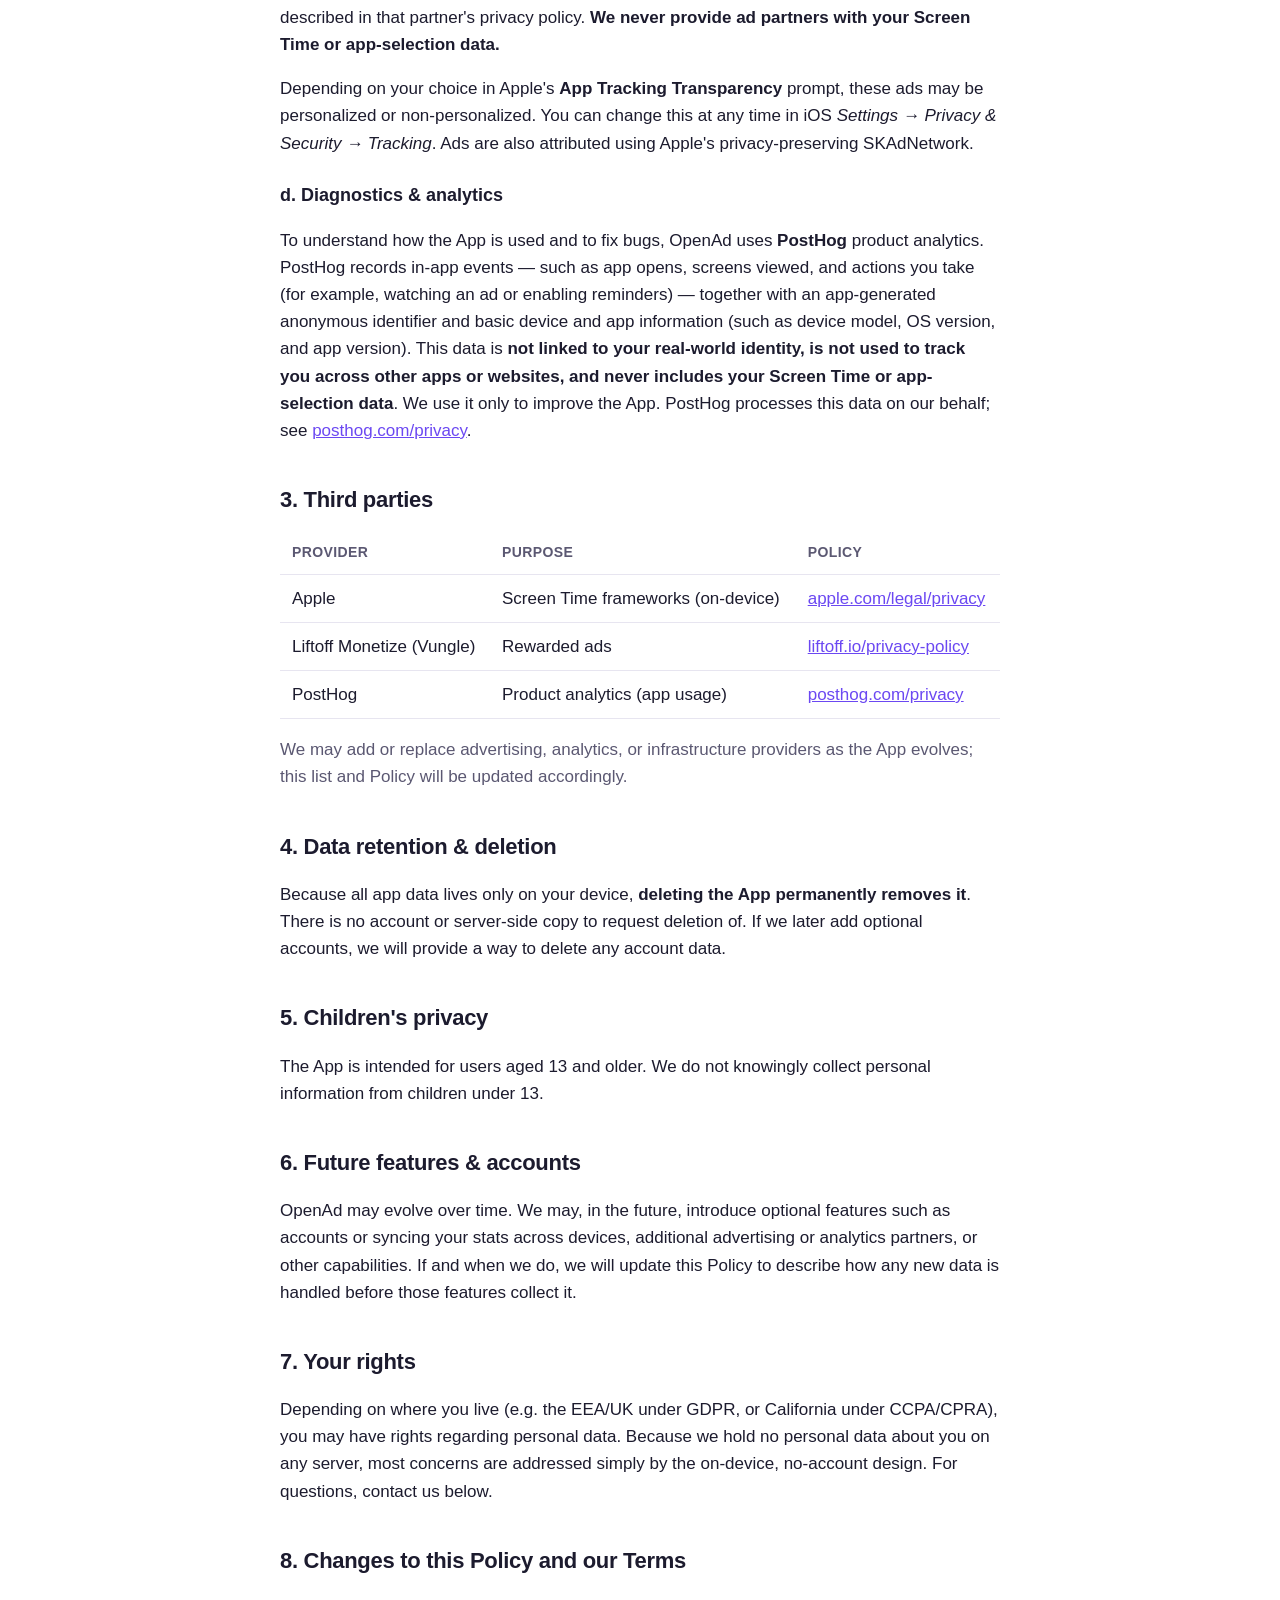
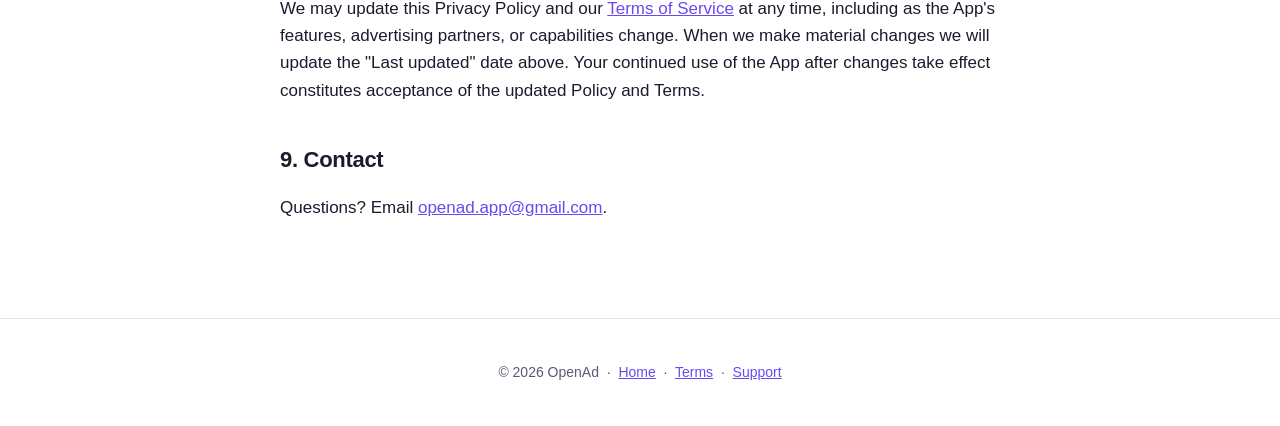
==== commit 845005e9: "Update developer name to Seven Agent Studios LLC" ====
--- a/privacy.html
+++ b/privacy.html
@@ -25,7 +25,7 @@
        device data to serve them (details below).</p>
 
     <p>This Privacy Policy explains what information the OpenAd app (the "App", "we",
-       "us") handles and the choices you have. The App is operated by Seven Agent Studios ("the developer"). By using the App you agree to this Policy and to our
+       "us") handles and the choices you have. The App is operated by Seven Agent Studios LLC ("the developer"). By using the App you agree to this Policy and to our
        <a href="terms.html">Terms of Service</a>.</p>
 
     <h2>1. Summary</h2>
@@ -69,12 +69,9 @@
        identifiers, IP address, coarse location, and ad-interaction data, as described in
        that partner's privacy policy. <strong>We never provide ad partners with your
        Screen Time or app-selection data.</strong></p>
-    <p>OpenAd's current ad partner (Liftoff Monetize) does not use Apple's advertising
-       identifier (IDFA), so the App does not show an App Tracking Transparency prompt and
-       does not track you across other apps or websites. If we add an advertising partner
-       that uses the IDFA, the App will ask your permission first through Apple's
-       <strong>App Tracking Transparency</strong> prompt, and you can change your choice at
-       any time in iOS <em>Settings → Privacy &amp; Security → Tracking</em>. Ads are
+    <p>Depending on your choice in Apple's <strong>App Tracking Transparency</strong>
+       prompt, these ads may be personalized or non-personalized. You can change this at
+       any time in iOS <em>Settings → Privacy &amp; Security → Tracking</em>. Ads are also
        attributed using Apple's privacy-preserving SKAdNetwork.</p>
 
     <h3>d. Diagnostics &amp; analytics</h3>
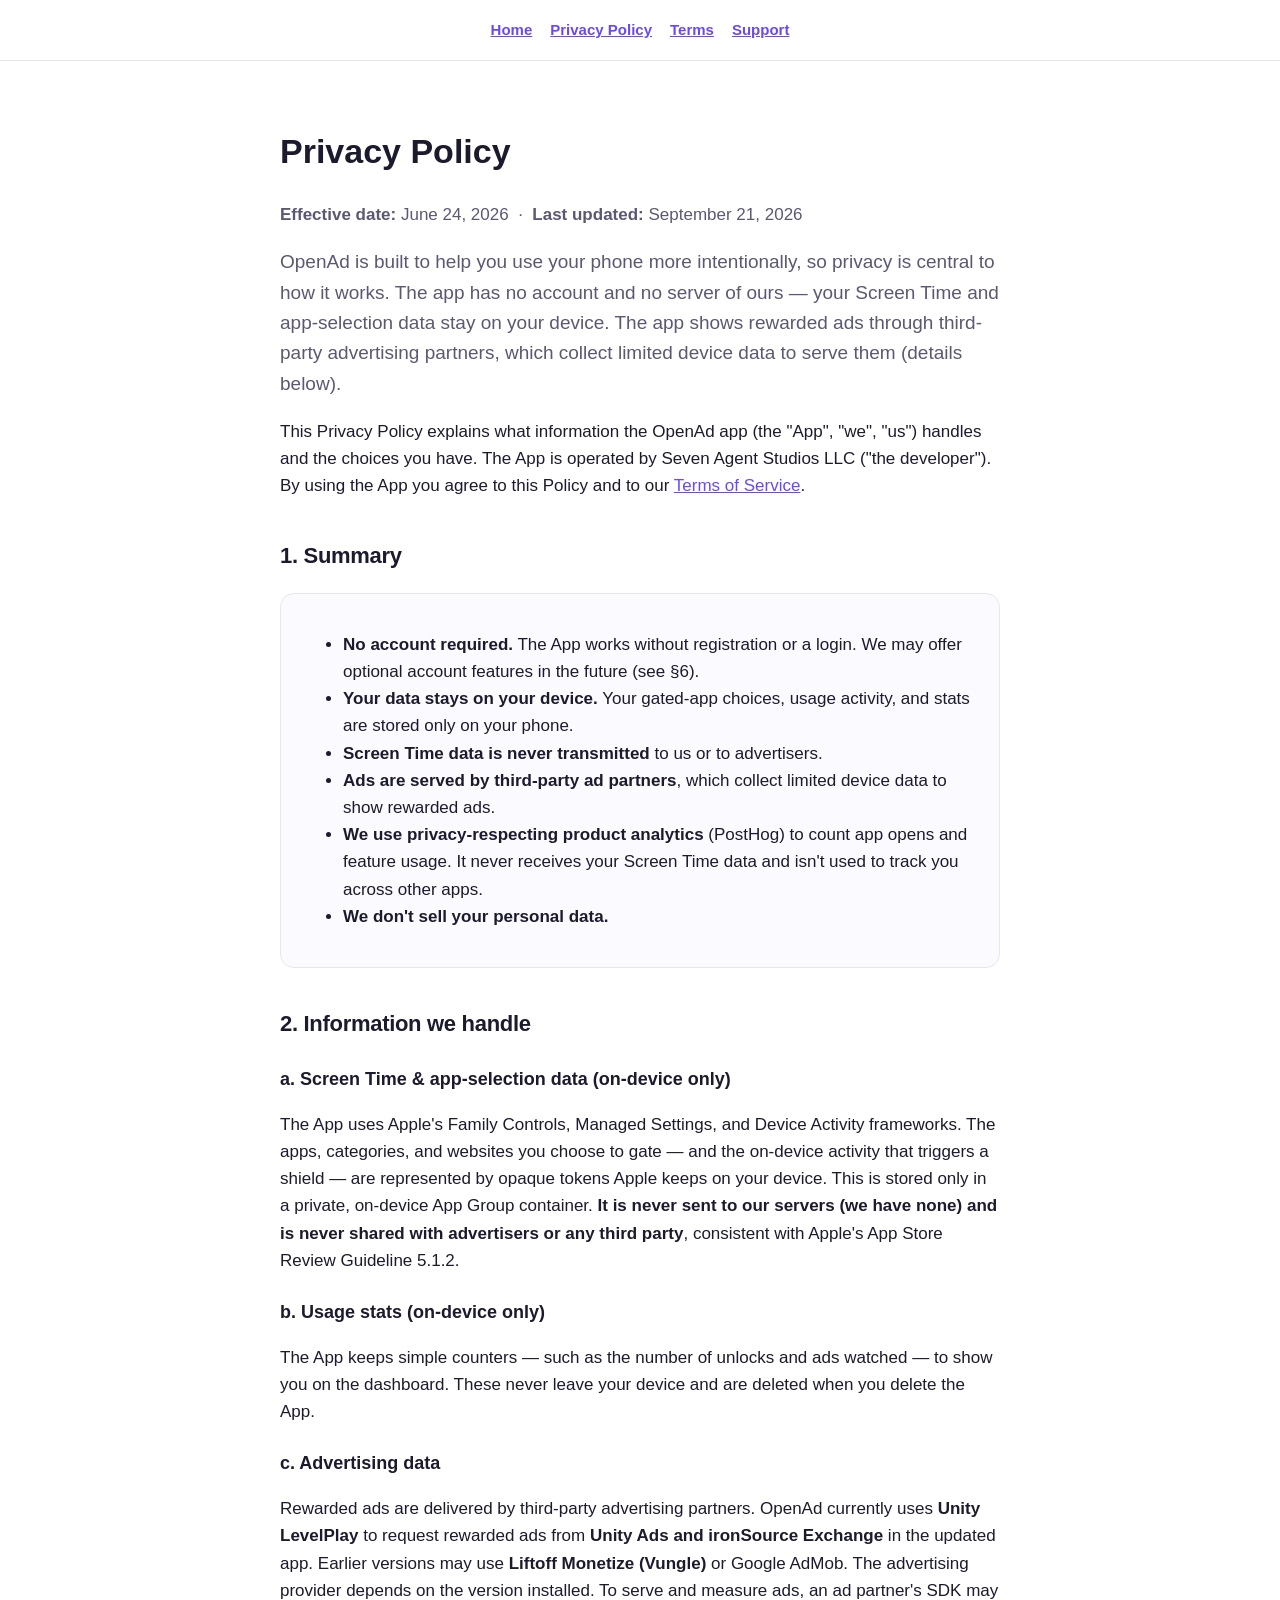
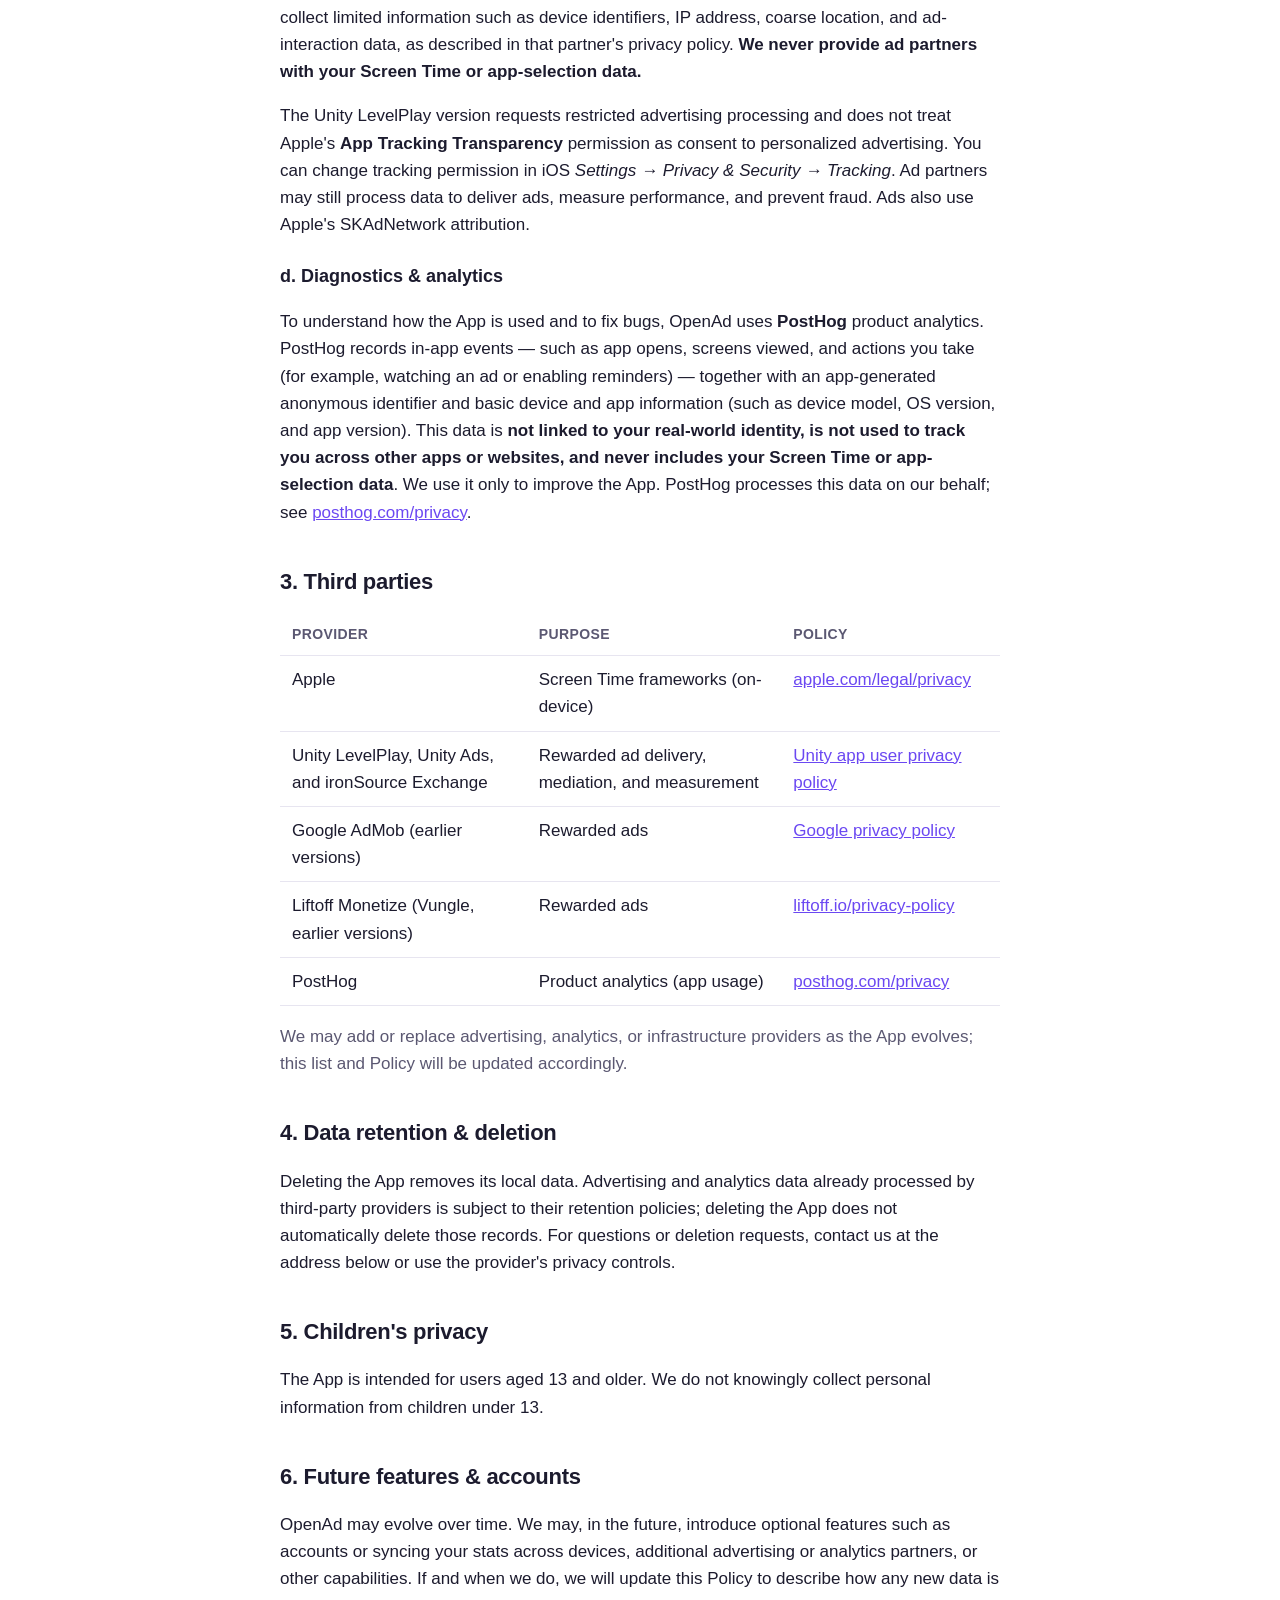
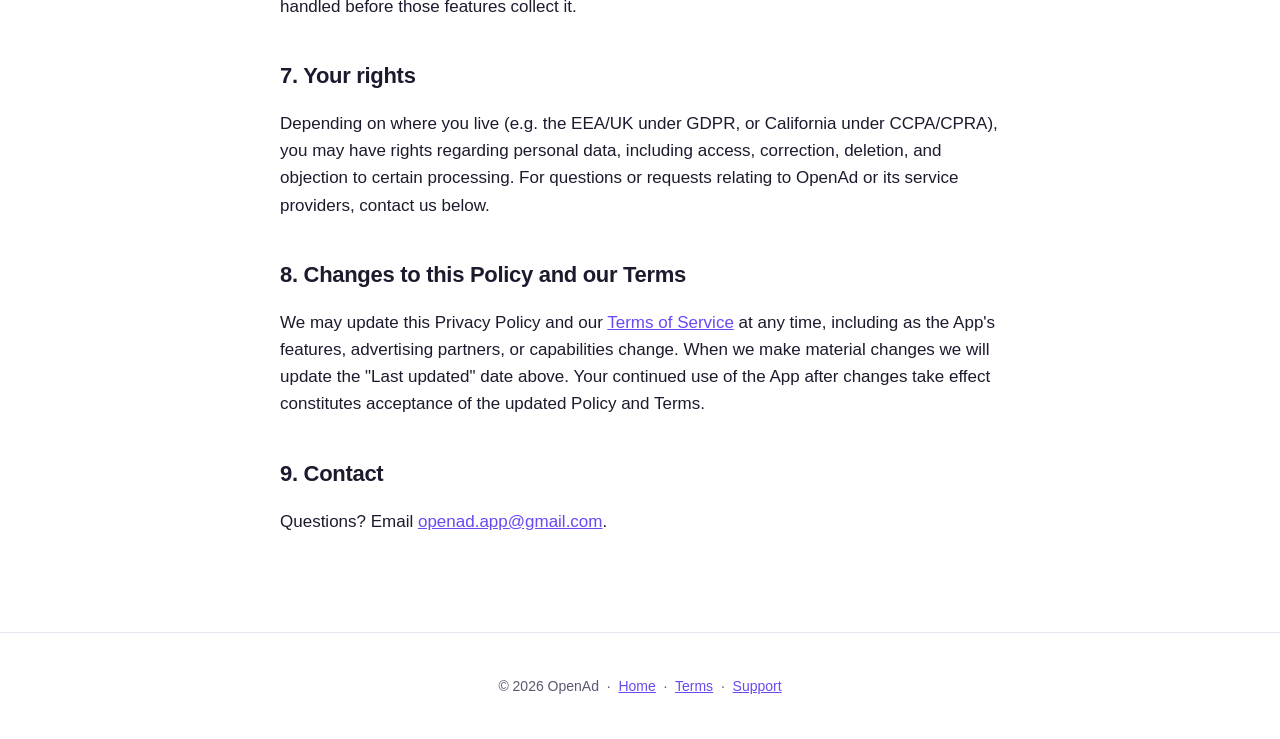
==== commit 6c4a8974: "Disclose Unity advertising providers in OpenAd privacy policy" ====
--- a/privacy.html
+++ b/privacy.html
@@ -16,7 +16,7 @@
   </nav>
   <main>
     <h1>Privacy Policy</h1>
-    <p class="muted"><strong>Effective date:</strong> June 24, 2026 &nbsp;·&nbsp; <strong>Last updated:</strong> June 26, 2026</p>
+    <p class="muted"><strong>Effective date:</strong> June 24, 2026 &nbsp;·&nbsp; <strong>Last updated:</strong> September 21, 2026</p>
 
     <p class="lede">OpenAd is built to help you use your phone more intentionally, so
        privacy is central to how it works. The app has no account and no server of ours
@@ -63,16 +63,20 @@
 
     <h3>c. Advertising data</h3>
     <p>Rewarded ads are delivered by third-party advertising partners. OpenAd currently
-       uses <strong>Liftoff Monetize (Vungle)</strong>, and we may add or change
-       advertising partners (such as other rewarded-ad networks) over time. To serve and
+       uses <strong>Unity LevelPlay</strong> to request rewarded ads from <strong>Unity Ads
+       and ironSource Exchange</strong> in the updated app. Earlier versions may use
+       <strong>Liftoff Monetize (Vungle)</strong> or Google AdMob. The advertising
+       provider depends on the version installed. To serve and
        measure ads, an ad partner's SDK may collect limited information such as device
        identifiers, IP address, coarse location, and ad-interaction data, as described in
        that partner's privacy policy. <strong>We never provide ad partners with your
        Screen Time or app-selection data.</strong></p>
-    <p>Depending on your choice in Apple's <strong>App Tracking Transparency</strong>
-       prompt, these ads may be personalized or non-personalized. You can change this at
-       any time in iOS <em>Settings → Privacy &amp; Security → Tracking</em>. Ads are also
-       attributed using Apple's privacy-preserving SKAdNetwork.</p>
+    <p>The Unity LevelPlay version requests restricted advertising processing and does
+       not treat Apple's <strong>App Tracking Transparency</strong> permission as consent
+       to personalized advertising. You can change tracking permission in iOS
+       <em>Settings → Privacy &amp; Security → Tracking</em>. Ad partners may still process
+       data to deliver ads, measure performance, and prevent fraud. Ads also use Apple's
+       SKAdNetwork attribution.</p>
 
     <h3>d. Diagnostics &amp; analytics</h3>
     <p>To understand how the App is used and to fix bugs, OpenAd uses <strong>PostHog</strong>
@@ -91,7 +95,11 @@
       <tbody>
         <tr><td>Apple</td><td>Screen Time frameworks (on-device)</td>
             <td><a href="https://www.apple.com/legal/privacy/" rel="noopener">apple.com/legal/privacy</a></td></tr>
-        <tr><td>Liftoff Monetize (Vungle)</td><td>Rewarded ads</td>
+        <tr><td>Unity LevelPlay, Unity Ads, and ironSource Exchange</td><td>Rewarded ad delivery, mediation, and measurement</td>
+            <td><a href="https://unity.com/legal/game-player-and-app-user-privacy-policy" rel="noopener">Unity app user privacy policy</a></td></tr>
+        <tr><td>Google AdMob (earlier versions)</td><td>Rewarded ads</td>
+            <td><a href="https://policies.google.com/privacy" rel="noopener">Google privacy policy</a></td></tr>
+        <tr><td>Liftoff Monetize (Vungle, earlier versions)</td><td>Rewarded ads</td>
             <td><a href="https://liftoff.io/privacy-policy/" rel="noopener">liftoff.io/privacy-policy</a></td></tr>
         <tr><td>PostHog</td><td>Product analytics (app usage)</td>
             <td><a href="https://posthog.com/privacy" rel="noopener">posthog.com/privacy</a></td></tr>
@@ -101,10 +109,11 @@
        providers as the App evolves; this list and Policy will be updated accordingly.</p>
 
     <h2>4. Data retention &amp; deletion</h2>
-    <p>Because all app data lives only on your device, <strong>deleting the App
-       permanently removes it</strong>. There is no account or server-side copy to
-       request deletion of. If we later add optional accounts, we will provide a way to
-       delete any account data.</p>
+    <p>Deleting the App removes its local data. Advertising and analytics data already
+       processed by third-party providers is subject to their retention policies;
+       deleting the App does not automatically delete those records. For questions or
+       deletion requests, contact us at the address below or use the provider's privacy
+       controls.</p>
 
     <h2>5. Children's privacy</h2>
     <p>The App is intended for users aged 13 and older. We do not knowingly collect
@@ -118,9 +127,9 @@
 
     <h2>7. Your rights</h2>
     <p>Depending on where you live (e.g. the EEA/UK under GDPR, or California under
-       CCPA/CPRA), you may have rights regarding personal data. Because we hold no
-       personal data about you on any server, most concerns are addressed simply by the
-       on-device, no-account design. For questions, contact us below.</p>
+       CCPA/CPRA), you may have rights regarding personal data, including access,
+       correction, deletion, and objection to certain processing. For questions or
+       requests relating to OpenAd or its service providers, contact us below.</p>
 
     <h2>8. Changes to this Policy and our Terms</h2>
     <p>We may update this Privacy Policy and our <a href="terms.html">Terms of Service</a>
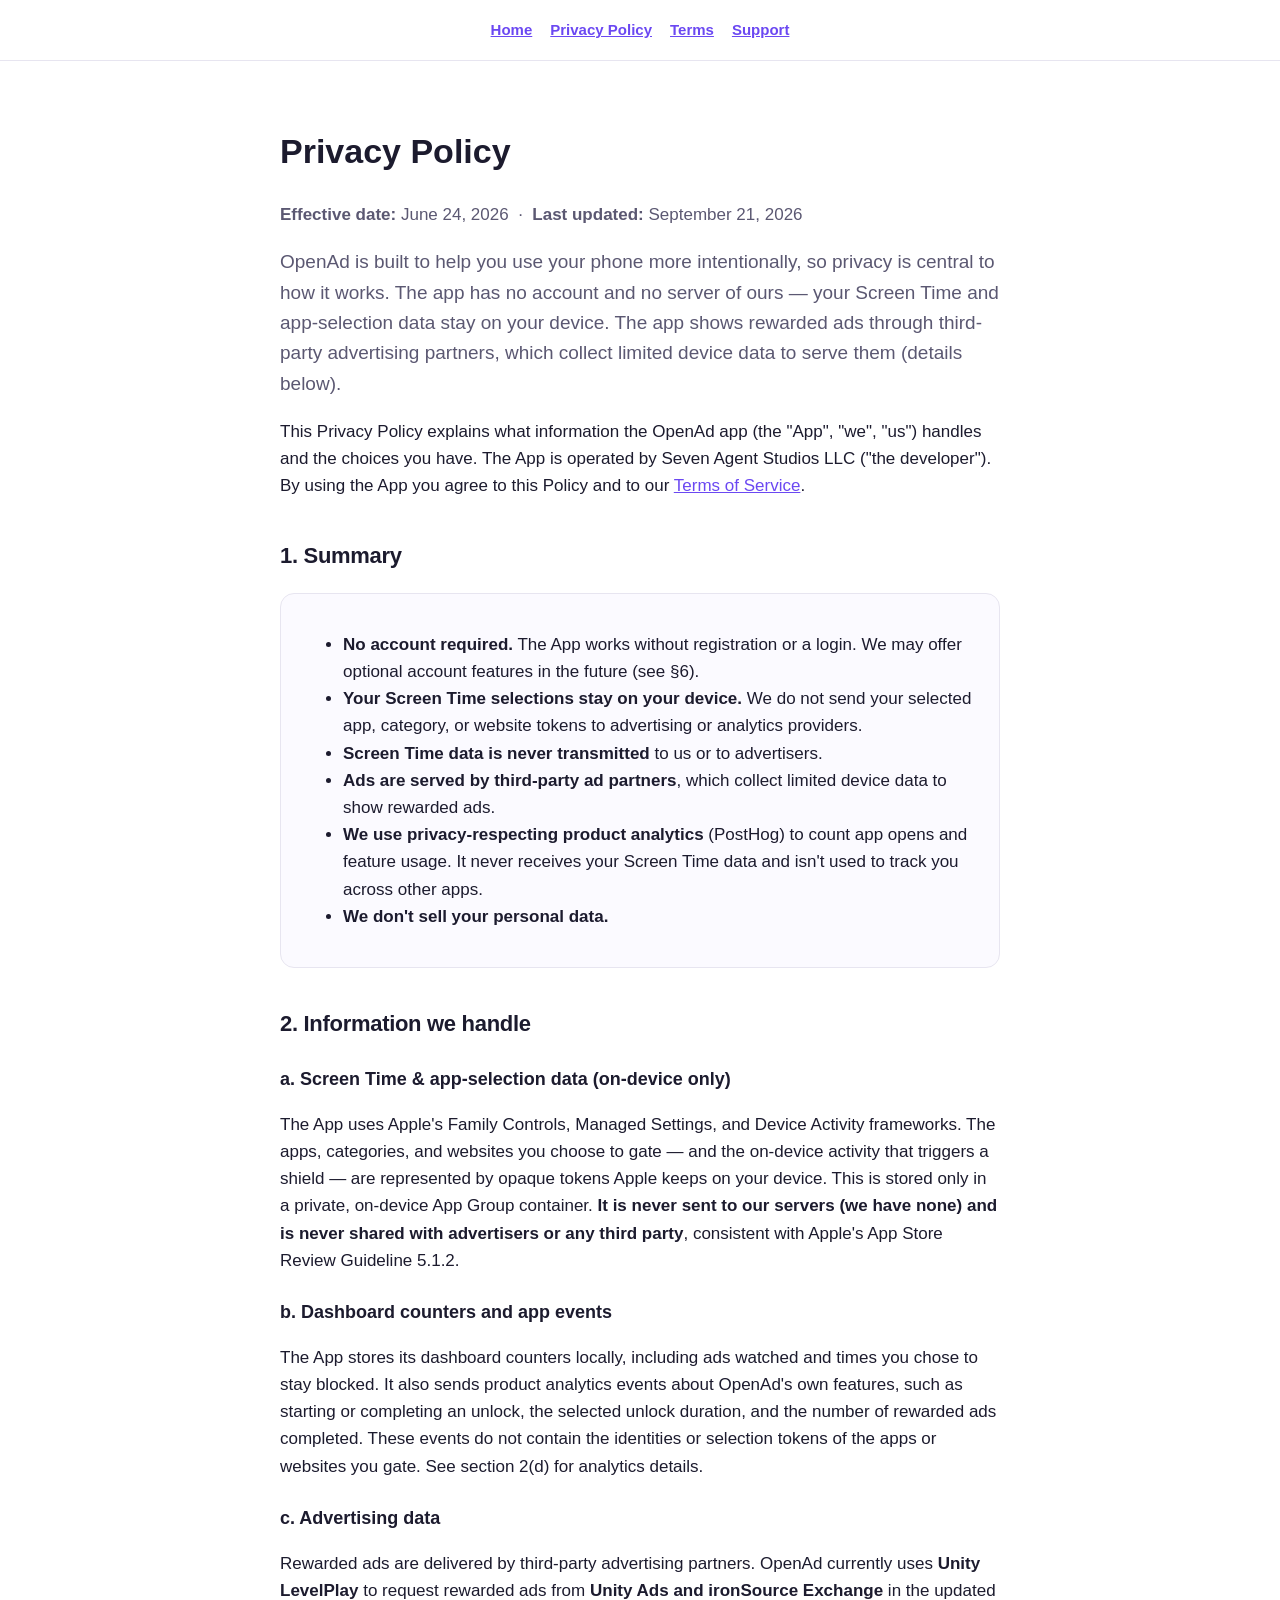
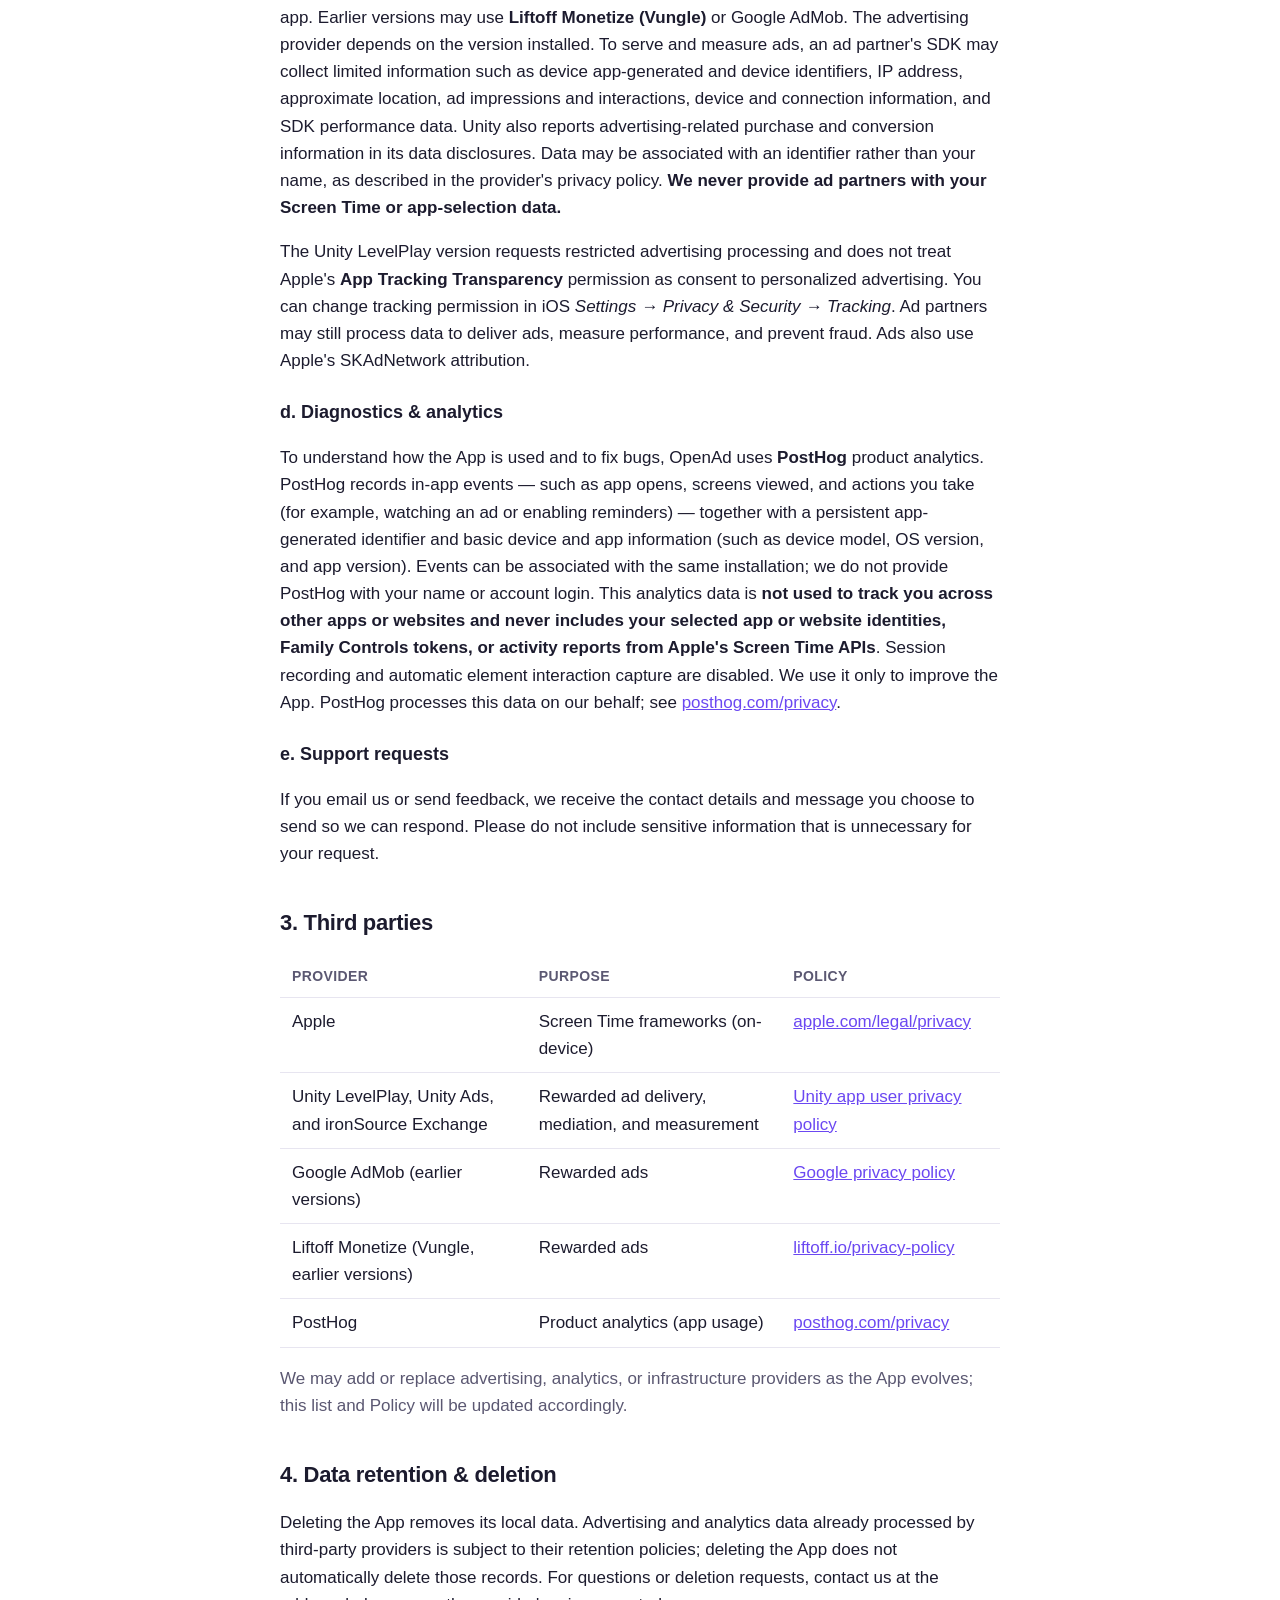
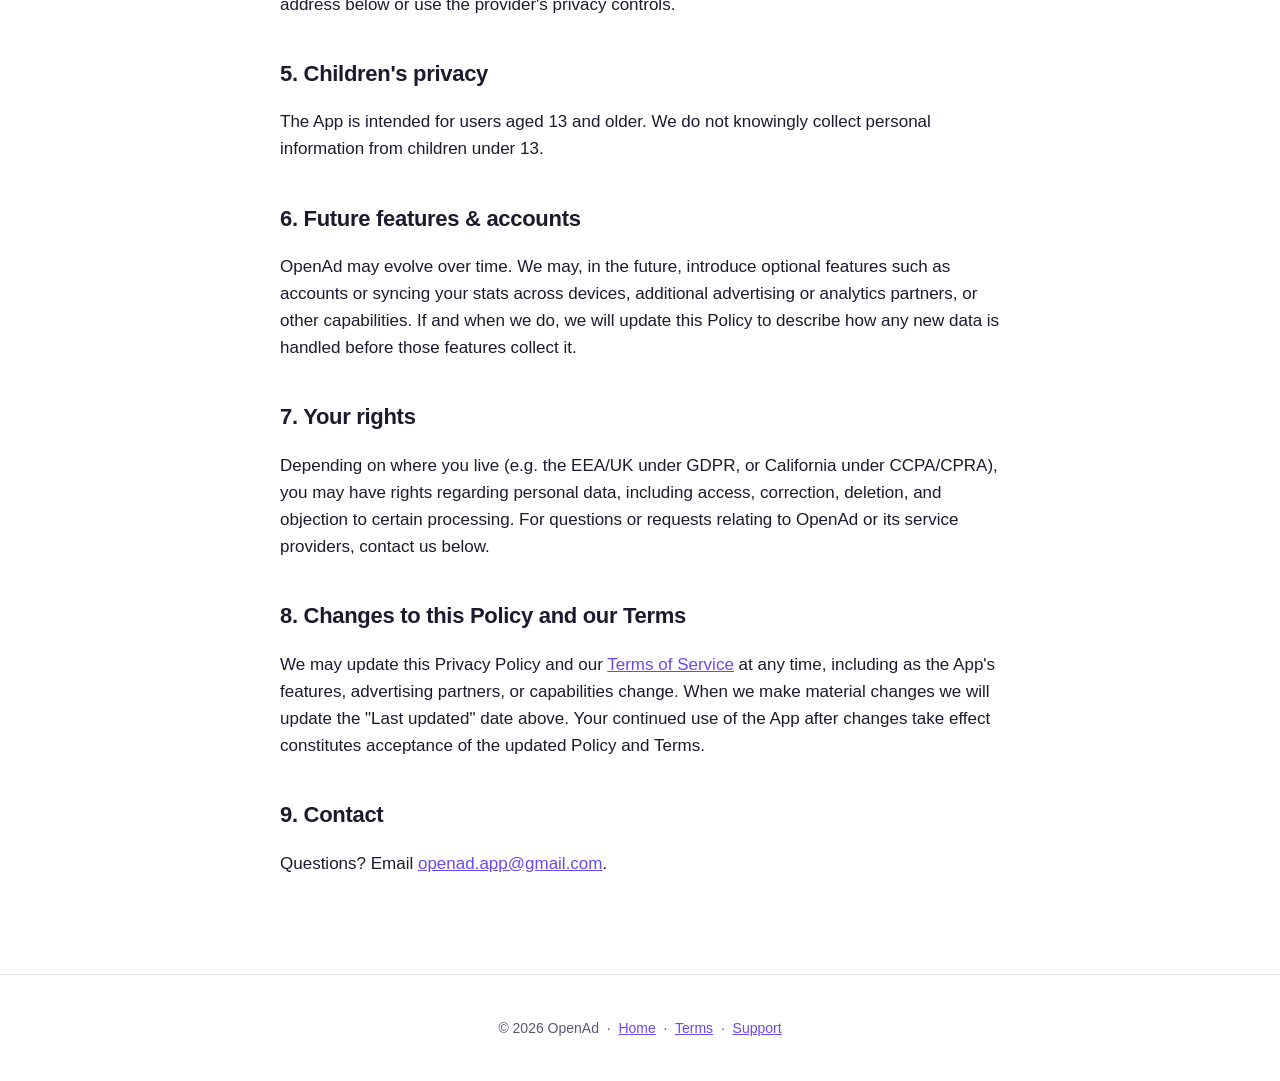
==== commit c42eb39a: "Align OpenAd terms and privacy disclosures with Unity release" ====
--- a/privacy.html
+++ b/privacy.html
@@ -33,8 +33,8 @@
       <ul>
         <li><strong>No account required.</strong> The App works without registration or
             a login. We may offer optional account features in the future (see §6).</li>
-        <li><strong>Your data stays on your device.</strong> Your gated-app choices,
-            usage activity, and stats are stored only on your phone.</li>
+        <li><strong>Your Screen Time selections stay on your device.</strong> We do not
+            send your selected app, category, or website tokens to advertising or analytics providers.</li>
         <li><strong>Screen Time data is never transmitted</strong> to us or to advertisers.</li>
         <li><strong>Ads are served by third-party ad partners</strong>, which collect
             limited device data to show rewarded ads.</li>
@@ -56,10 +56,13 @@
        never shared with advertisers or any third party</strong>, consistent with
        Apple's App Store Review Guideline 5.1.2.</p>
 
-    <h3>b. Usage stats (on-device only)</h3>
-    <p>The App keeps simple counters — such as the number of unlocks and ads watched — to
-       show you on the dashboard. These never leave your device and are deleted when you
-       delete the App.</p>
+    <h3>b. Dashboard counters and app events</h3>
+    <p>The App stores its dashboard counters locally, including ads watched and times
+       you chose to stay blocked. It also sends product analytics events about OpenAd's
+       own features, such as starting or completing an unlock, the selected unlock
+       duration, and the number of rewarded ads completed. These events do not contain
+       the identities or selection tokens of the apps or websites you gate. See section
+       2(d) for analytics details.</p>
 
     <h3>c. Advertising data</h3>
     <p>Rewarded ads are delivered by third-party advertising partners. OpenAd currently
@@ -68,8 +71,11 @@
        <strong>Liftoff Monetize (Vungle)</strong> or Google AdMob. The advertising
        provider depends on the version installed. To serve and
        measure ads, an ad partner's SDK may collect limited information such as device
-       identifiers, IP address, coarse location, and ad-interaction data, as described in
-       that partner's privacy policy. <strong>We never provide ad partners with your
+       app-generated and device identifiers, IP address, approximate location,
+       ad impressions and interactions, device and connection information, and SDK
+       performance data. Unity also reports advertising-related purchase and conversion
+       information in its data disclosures. Data may be associated with an identifier
+       rather than your name, as described in the provider's privacy policy. <strong>We never provide ad partners with your
        Screen Time or app-selection data.</strong></p>
     <p>The Unity LevelPlay version requests restricted advertising processing and does
        not treat Apple's <strong>App Tracking Transparency</strong> permission as consent
@@ -82,12 +88,20 @@
     <p>To understand how the App is used and to fix bugs, OpenAd uses <strong>PostHog</strong>
        product analytics. PostHog records in-app events — such as app opens, screens viewed,
        and actions you take (for example, watching an ad or enabling reminders) — together
-       with an app-generated anonymous identifier and basic device and app information (such
-       as device model, OS version, and app version). This data is <strong>not linked to your
-       real-world identity, is not used to track you across other apps or websites, and never
-       includes your Screen Time or app-selection data</strong>. We use it only to improve the
+       with a persistent app-generated identifier and basic device and app information (such
+       as device model, OS version, and app version). Events can be associated with the same
+       installation; we do not provide PostHog with your name or account login. This analytics
+       data is <strong>not used to track you across other apps or websites and never includes
+       your selected app or website identities, Family Controls tokens, or activity reports
+       from Apple's Screen Time APIs</strong>. Session recording and automatic element
+       interaction capture are disabled. We use it only to improve the
        App. PostHog processes this data on our behalf; see
        <a href="https://posthog.com/privacy" rel="noopener">posthog.com/privacy</a>.</p>
+
+    <h3>e. Support requests</h3>
+    <p>If you email us or send feedback, we receive the contact details and message you
+       choose to send so we can respond. Please do not include sensitive information
+       that is unnecessary for your request.</p>
 
     <h2>3. Third parties</h2>
     <table>
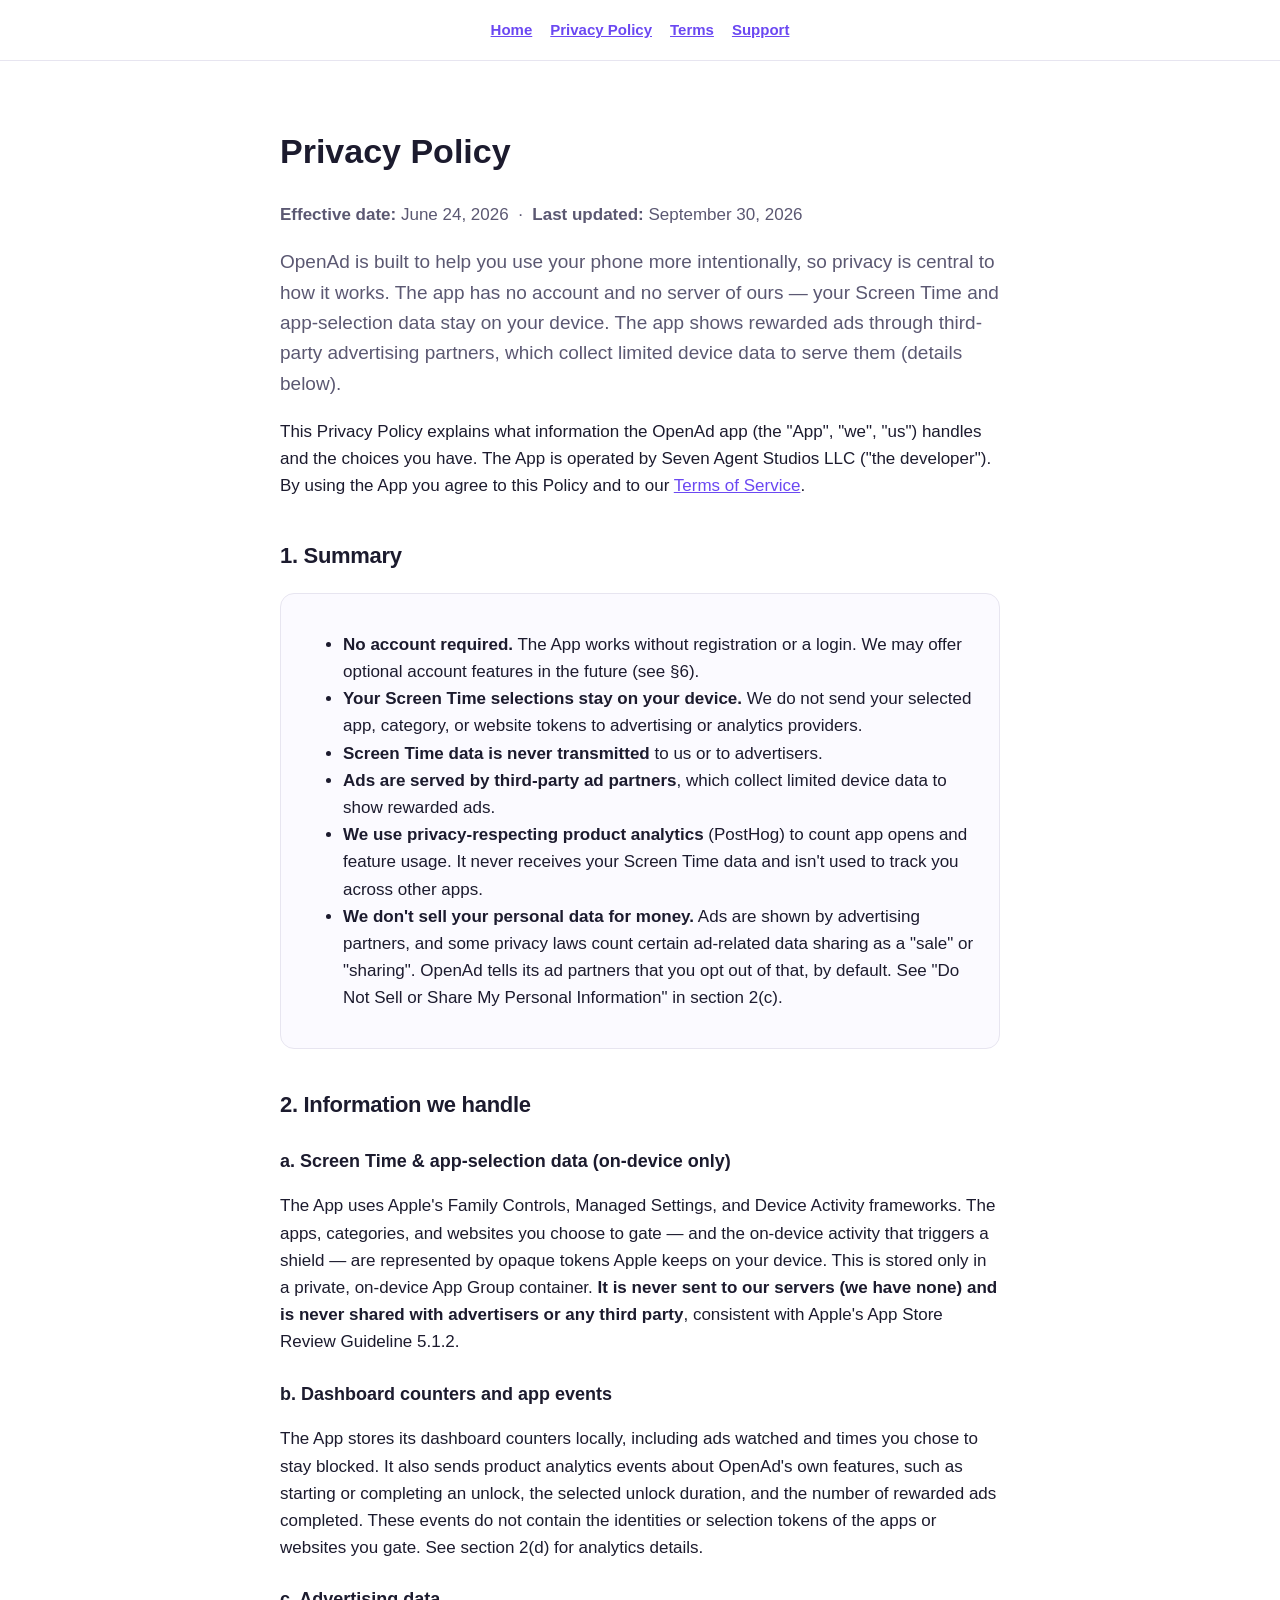
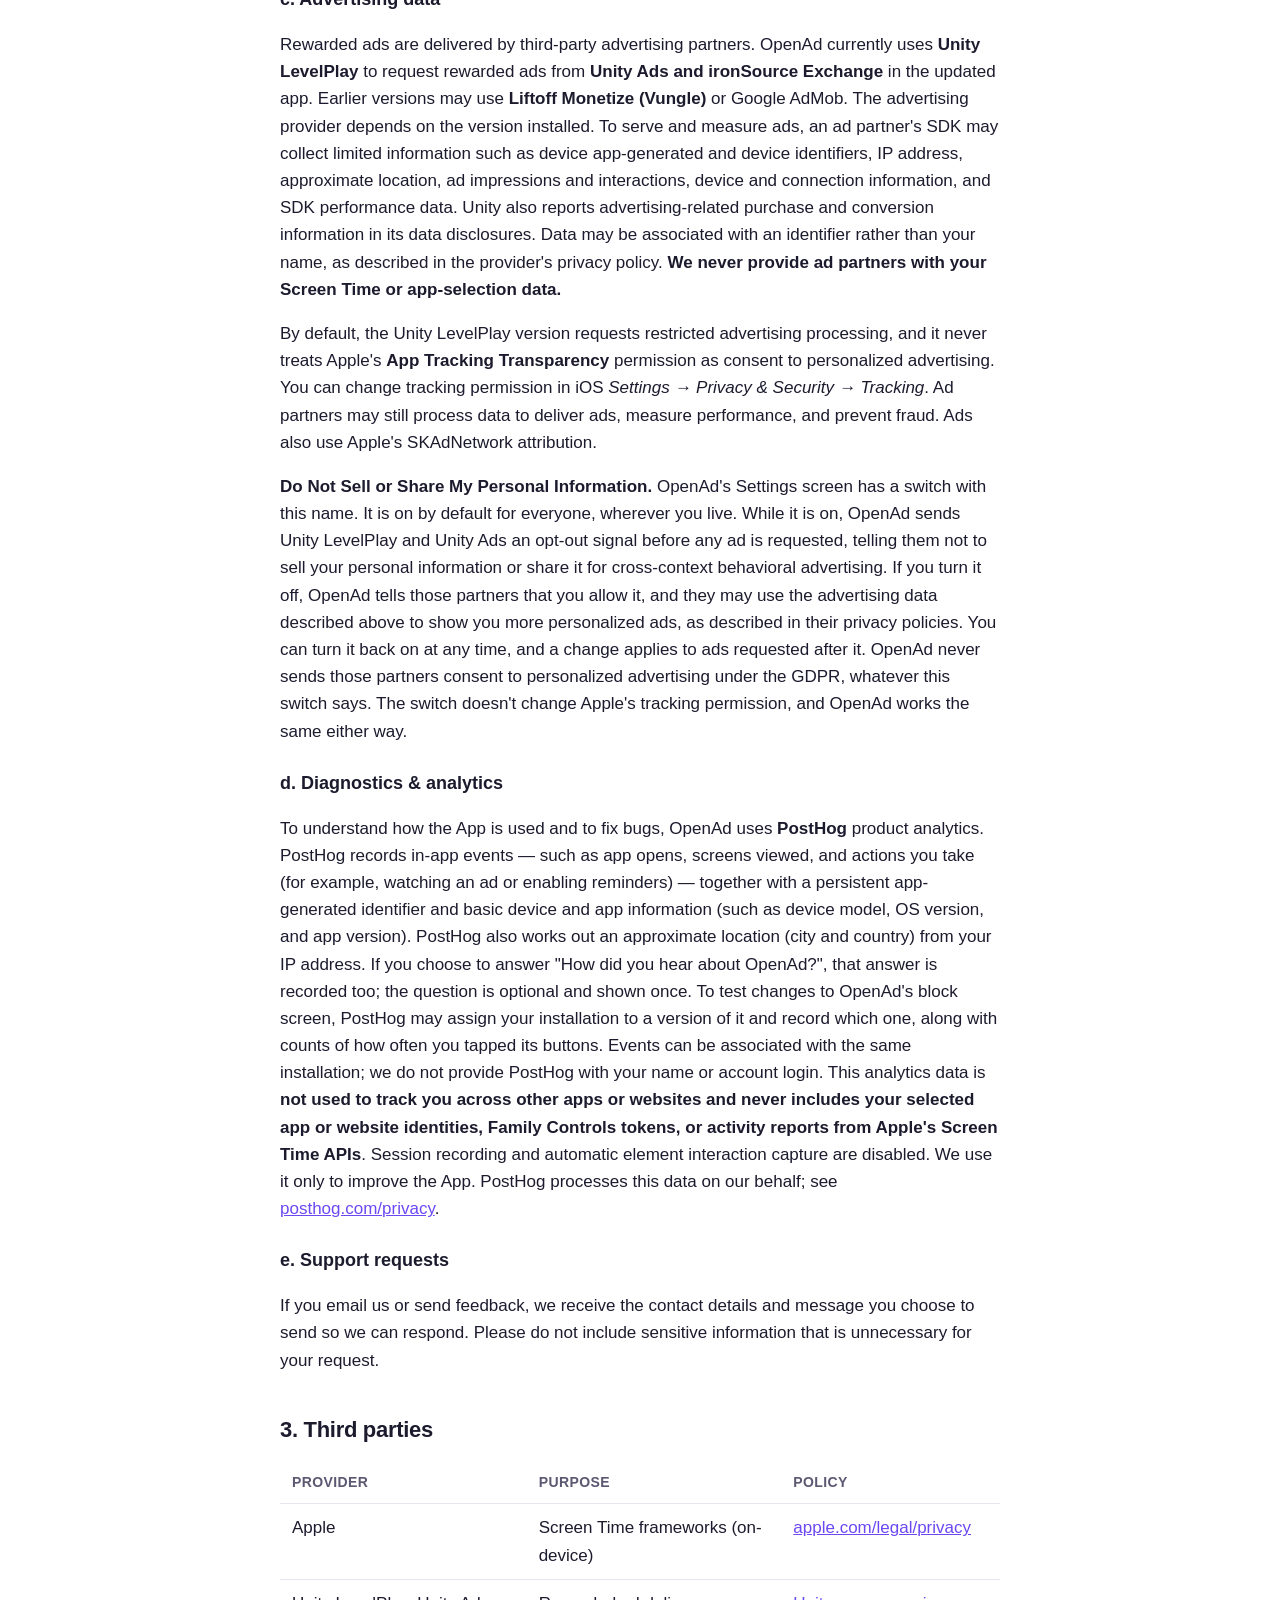
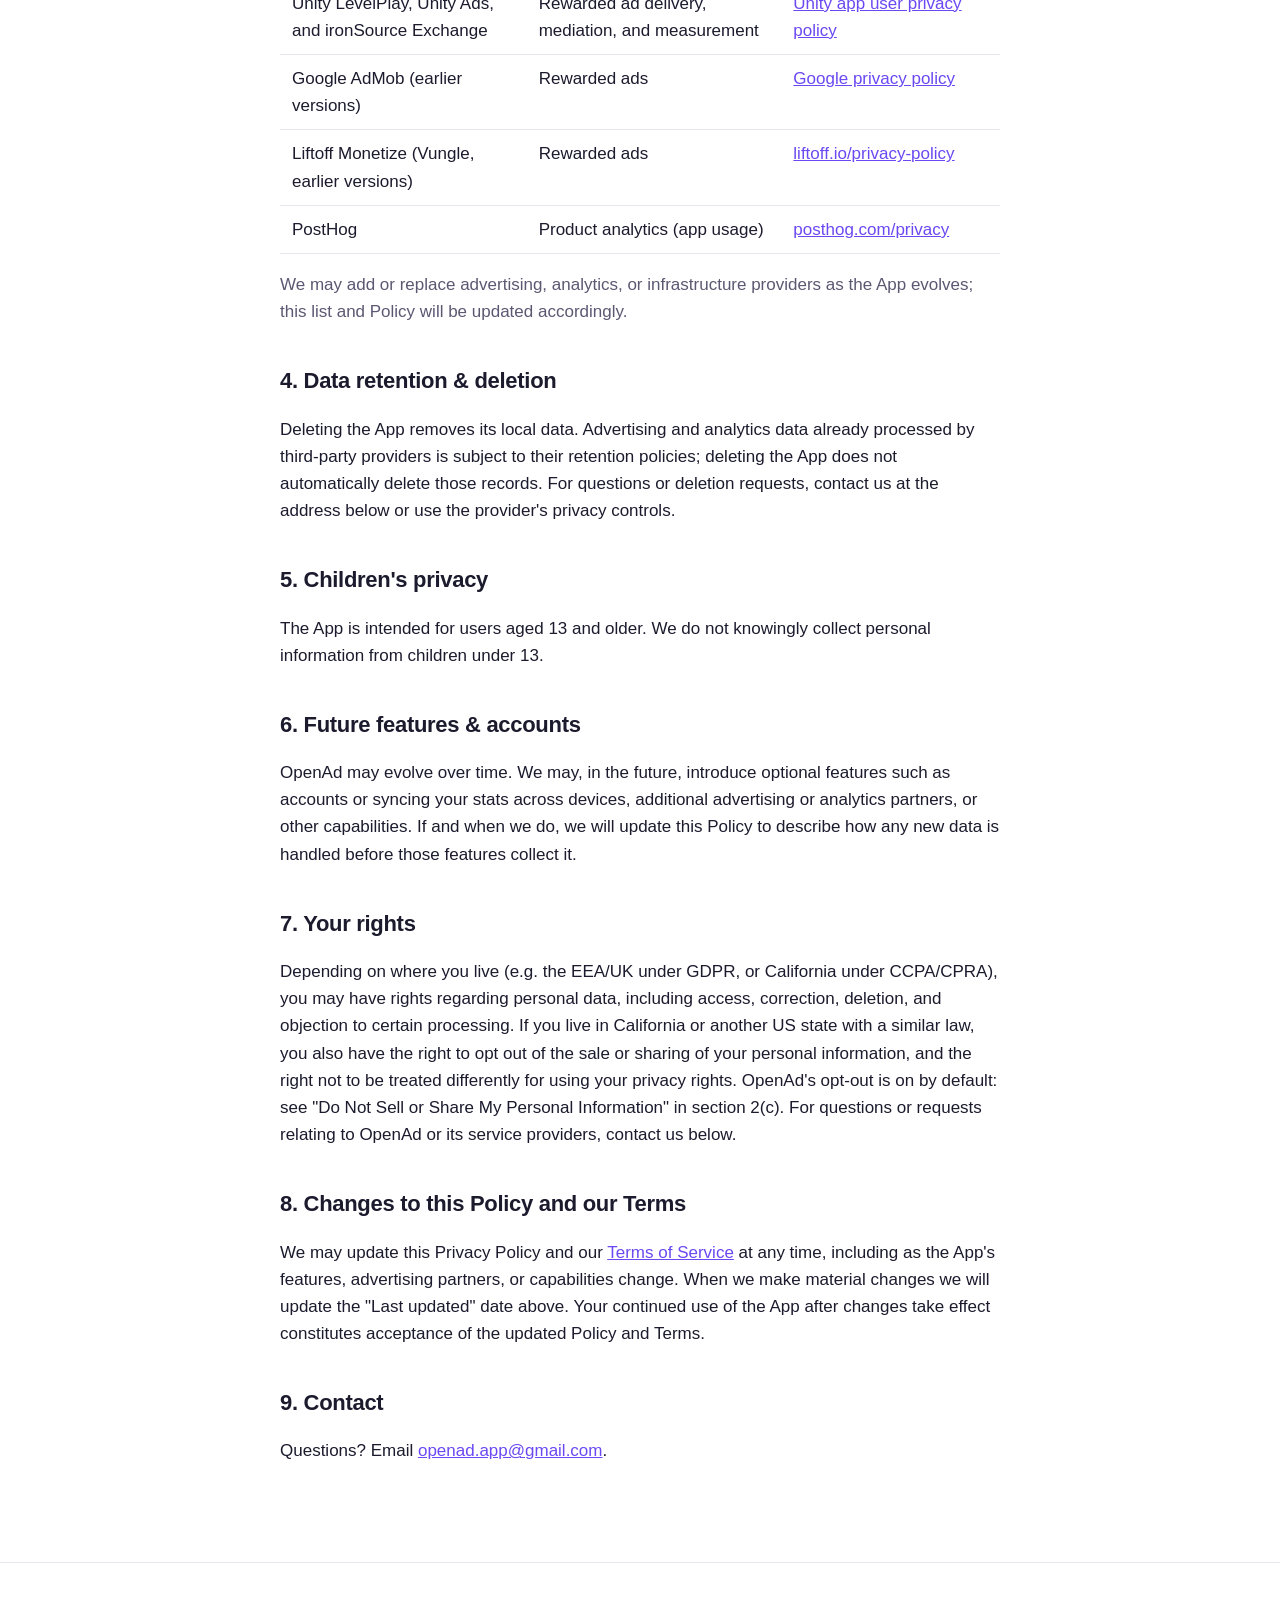
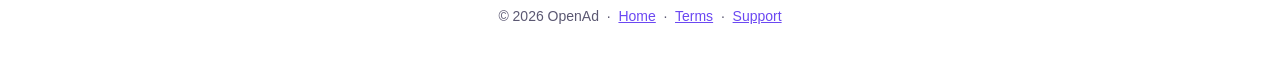
==== commit a18487c5: "Privacy policy: Do Not Sell switch, opt-out right, analytics details; 15 minutes is two ads Co-Autho" ====
--- a/privacy.html
+++ b/privacy.html
@@ -16,7 +16,7 @@
   </nav>
   <main>
     <h1>Privacy Policy</h1>
-    <p class="muted"><strong>Effective date:</strong> June 24, 2026 &nbsp;·&nbsp; <strong>Last updated:</strong> September 21, 2026</p>
+    <p class="muted"><strong>Effective date:</strong> June 24, 2026 &nbsp;·&nbsp; <strong>Last updated:</strong> September 30, 2026</p>
 
     <p class="lede">OpenAd is built to help you use your phone more intentionally, so
        privacy is central to how it works. The app has no account and no server of ours
@@ -41,7 +41,10 @@
         <li><strong>We use privacy-respecting product analytics</strong> (PostHog) to count
             app opens and feature usage. It never receives your Screen Time data and isn't
             used to track you across other apps.</li>
-        <li><strong>We don't sell your personal data.</strong></li>
+        <li><strong>We don't sell your personal data for money.</strong> Ads are shown by advertising
+            partners, and some privacy laws count certain ad-related data sharing as a "sale" or
+            "sharing". OpenAd tells its ad partners that you opt out of that, by default. See
+            "Do Not Sell or Share My Personal Information" in section 2(c).</li>
       </ul>
     </div>
 
@@ -77,20 +80,35 @@
        information in its data disclosures. Data may be associated with an identifier
        rather than your name, as described in the provider's privacy policy. <strong>We never provide ad partners with your
        Screen Time or app-selection data.</strong></p>
-    <p>The Unity LevelPlay version requests restricted advertising processing and does
-       not treat Apple's <strong>App Tracking Transparency</strong> permission as consent
+    <p>By default, the Unity LevelPlay version requests restricted advertising processing, and it
+       never treats Apple's <strong>App Tracking Transparency</strong> permission as consent
        to personalized advertising. You can change tracking permission in iOS
        <em>Settings → Privacy &amp; Security → Tracking</em>. Ad partners may still process
        data to deliver ads, measure performance, and prevent fraud. Ads also use Apple's
        SKAdNetwork attribution.</p>
+    <p><strong>Do Not Sell or Share My Personal Information.</strong> OpenAd's Settings screen
+       has a switch with this name. It is on by default for everyone, wherever you live. While
+       it is on, OpenAd sends Unity LevelPlay and Unity Ads an opt-out signal before any ad is
+       requested, telling them not to sell your personal information or share it for
+       cross-context behavioral advertising. If you turn it off, OpenAd tells those partners
+       that you allow it, and they may use the advertising data described above to show you
+       more personalized ads, as described in their privacy policies. You can turn it back on
+       at any time, and a change applies to ads requested after it. OpenAd never sends those
+       partners consent to personalized advertising under the GDPR, whatever this switch says.
+       The switch doesn't change Apple's tracking permission, and OpenAd works the same either
+       way.</p>
 
     <h3>d. Diagnostics &amp; analytics</h3>
     <p>To understand how the App is used and to fix bugs, OpenAd uses <strong>PostHog</strong>
        product analytics. PostHog records in-app events — such as app opens, screens viewed,
        and actions you take (for example, watching an ad or enabling reminders) — together
        with a persistent app-generated identifier and basic device and app information (such
-       as device model, OS version, and app version). Events can be associated with the same
-       installation; we do not provide PostHog with your name or account login. This analytics
+       as device model, OS version, and app version). PostHog also works out an approximate
+       location (city and country) from your IP address. If you choose to answer "How did you
+       hear about OpenAd?", that answer is recorded too; the question is optional and shown
+       once. To test changes to OpenAd's block screen, PostHog may assign your installation
+       to a version of it and record which one, along with counts of how often you tapped
+       its buttons. Events can be associated with the same installation; we do not provide PostHog with your name or account login. This analytics
        data is <strong>not used to track you across other apps or websites and never includes
        your selected app or website identities, Family Controls tokens, or activity reports
        from Apple's Screen Time APIs</strong>. Session recording and automatic element
@@ -142,7 +160,11 @@
     <h2>7. Your rights</h2>
     <p>Depending on where you live (e.g. the EEA/UK under GDPR, or California under
        CCPA/CPRA), you may have rights regarding personal data, including access,
-       correction, deletion, and objection to certain processing. For questions or
+       correction, deletion, and objection to certain processing. If you live in California or
+       another US state with a similar law, you also have the right to opt out of the sale or
+       sharing of your personal information, and the right not to be treated differently for
+       using your privacy rights. OpenAd's opt-out is on by default: see "Do Not Sell or Share
+       My Personal Information" in section 2(c). For questions or
        requests relating to OpenAd or its service providers, contact us below.</p>
 
     <h2>8. Changes to this Policy and our Terms</h2>
